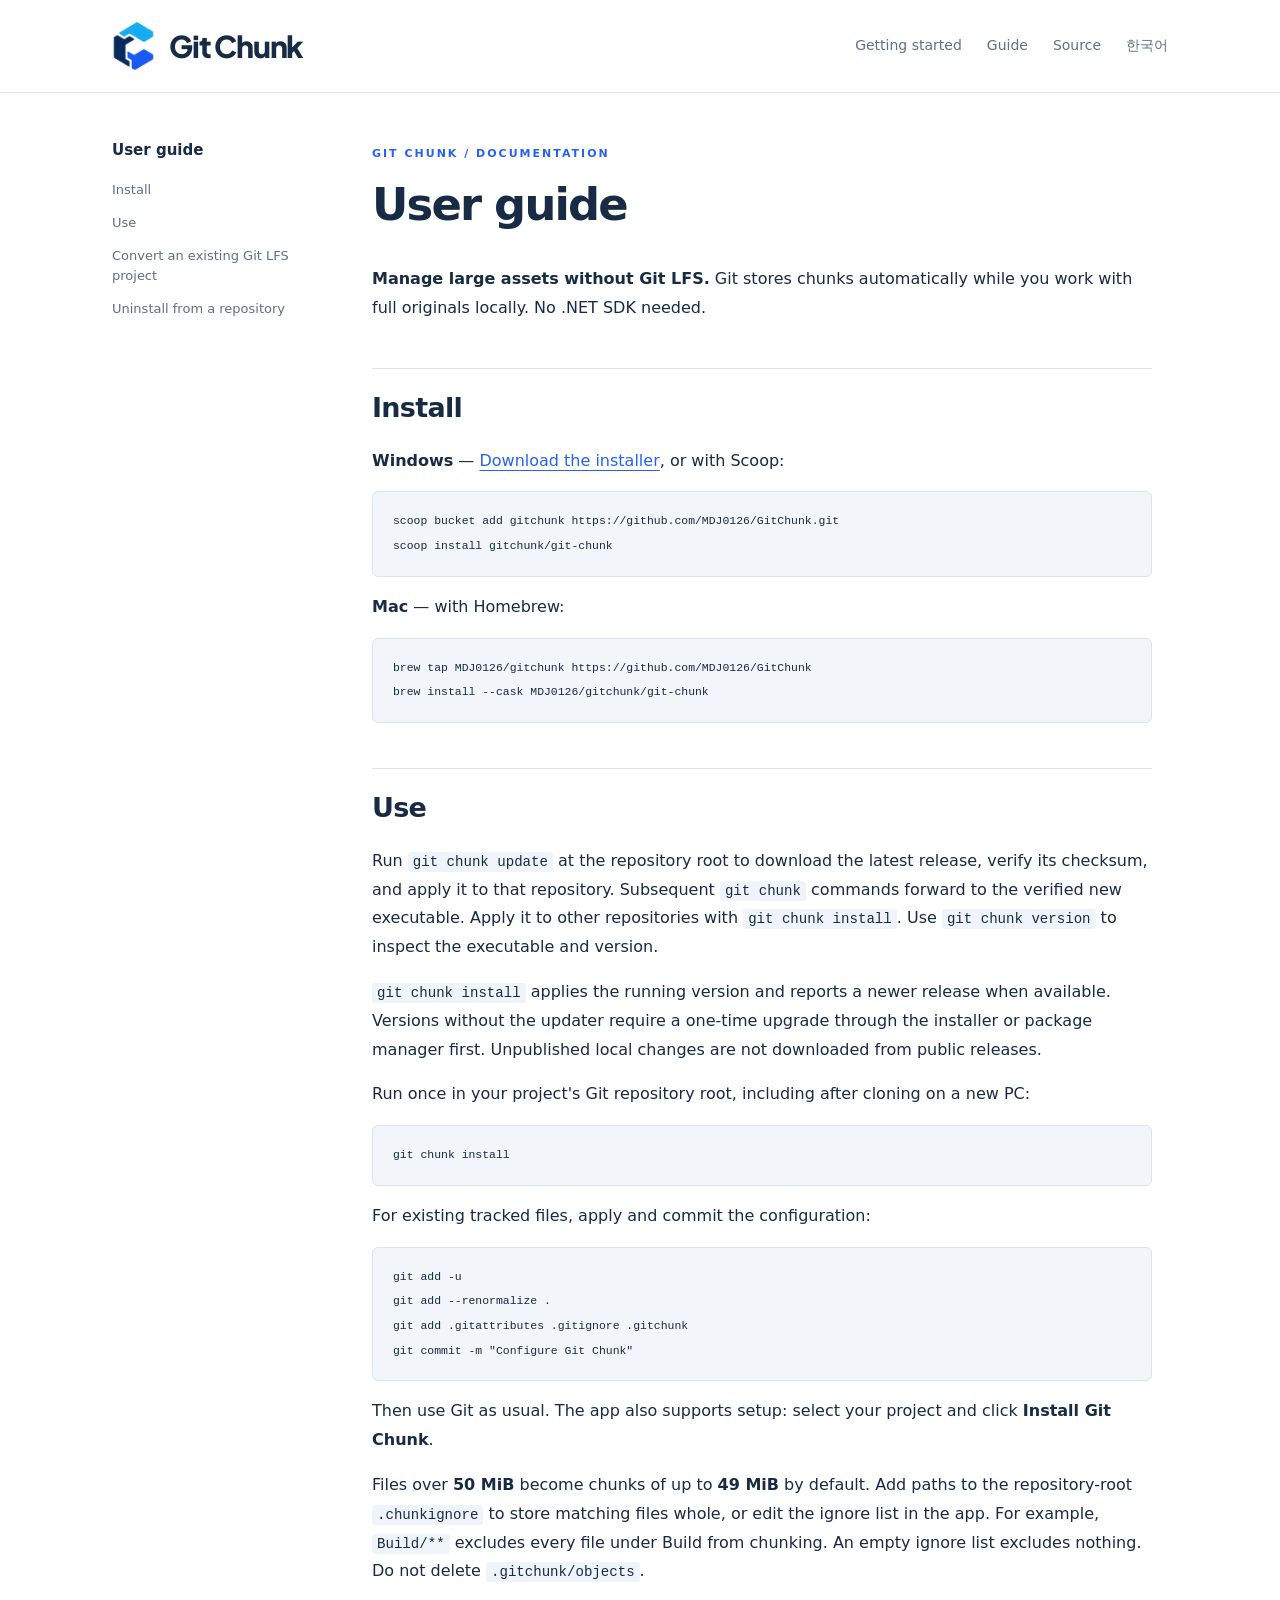
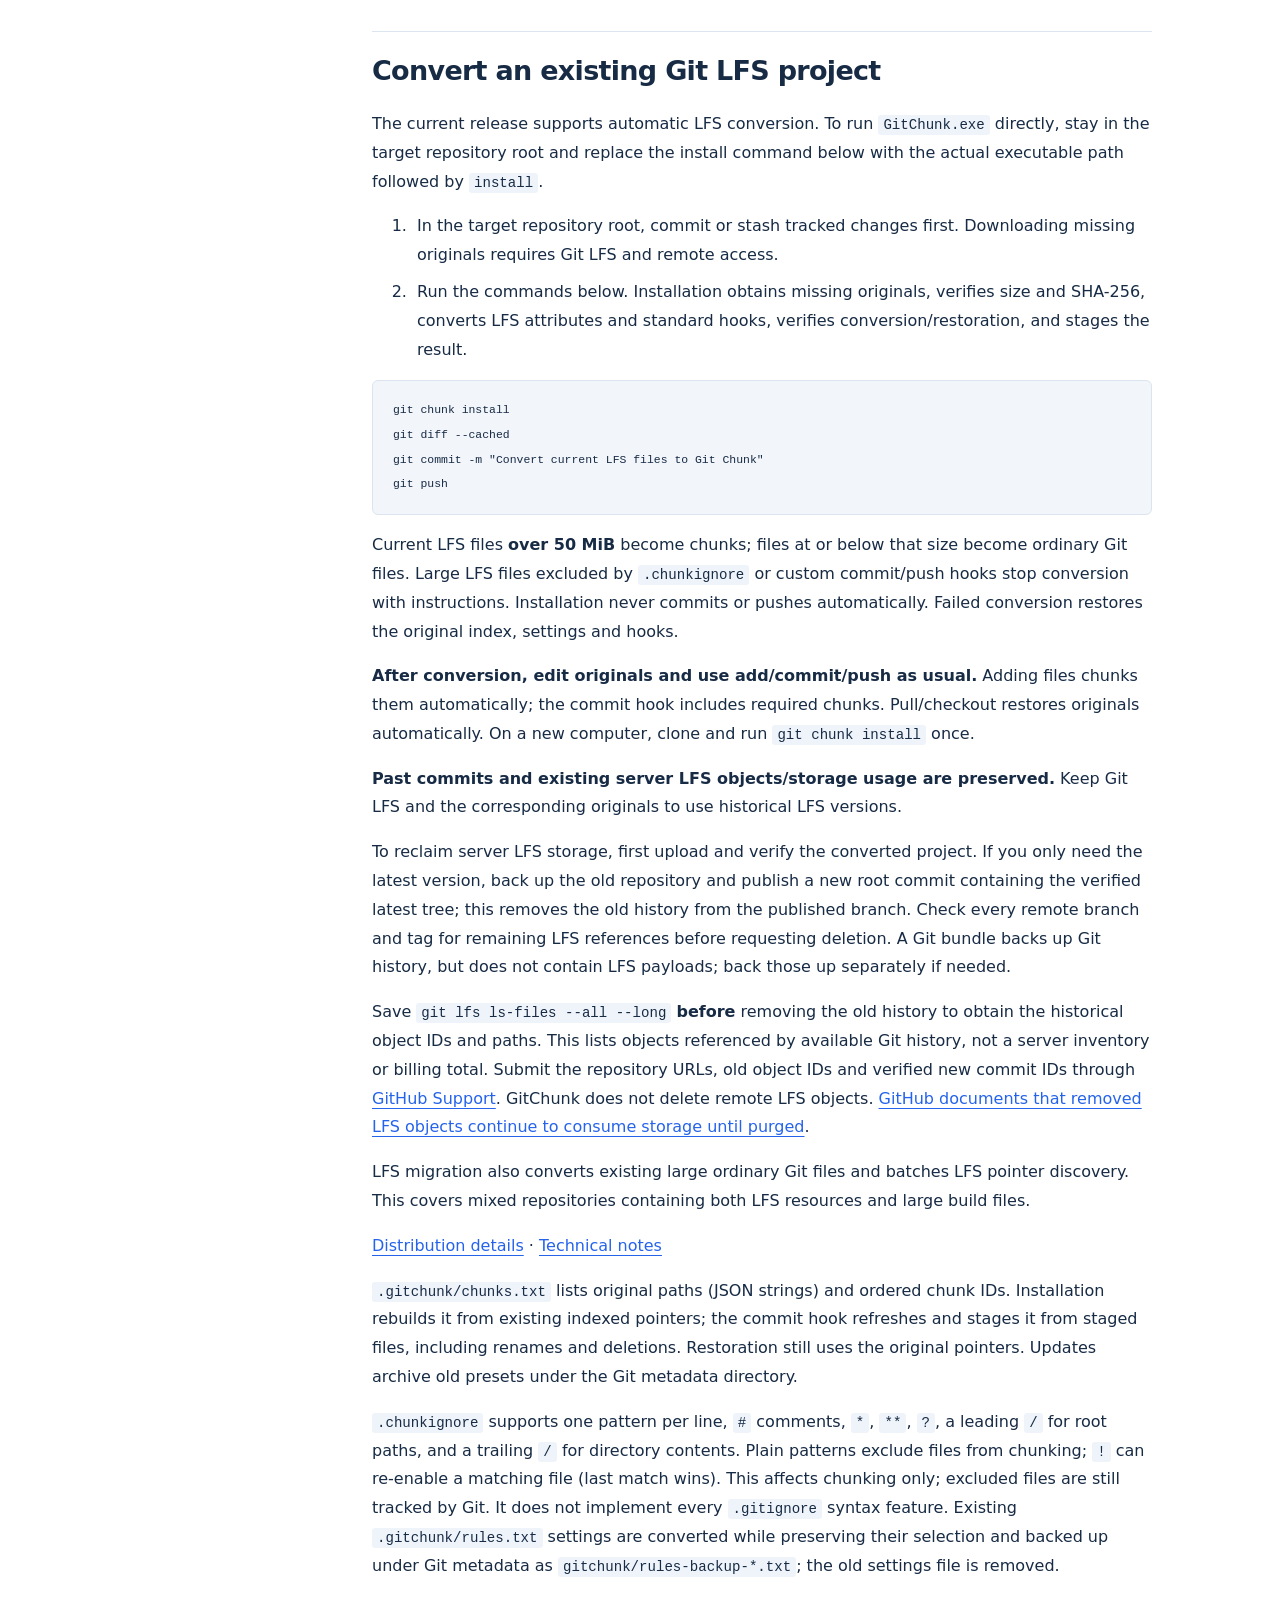
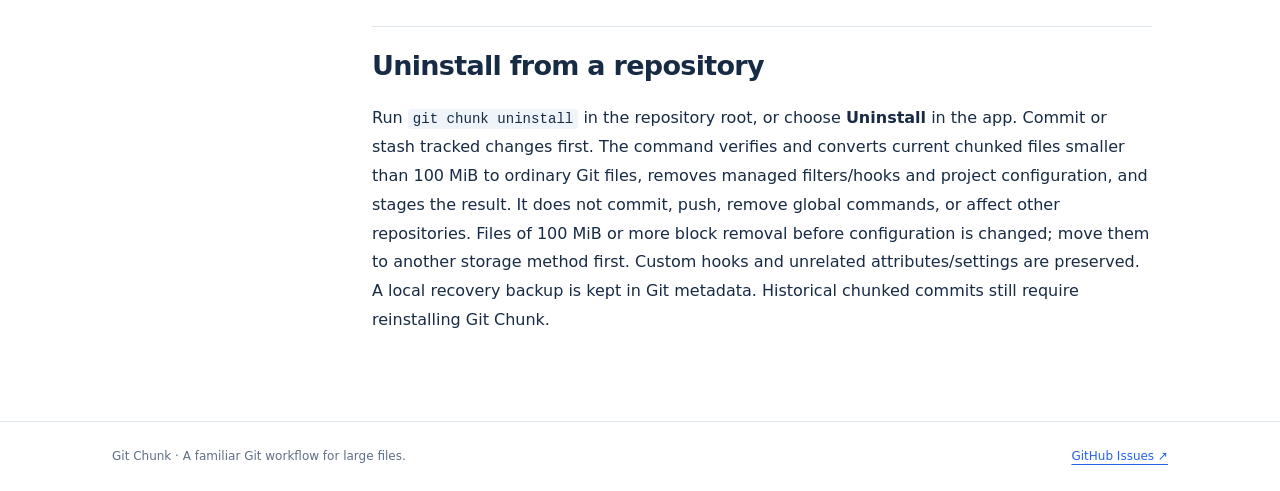
==== docs/guide.html @ 4bc1a747 "docs: publish bilingual documentation site with internal guides" ====
<!doctype html><html lang="en"><head><meta charset="utf-8"><meta name="viewport" content="width=device-width,initial-scale=1"><title>Git Chunk — User guide</title><meta name="description" content="Install, use, update, migrate from LFS, and uninstall Git Chunk"><link rel="icon" href="assets/git-chunk-symbol.svg" type="image/svg+xml"><link rel="stylesheet" href="assets/site.css"></head><body><header><div class="wrap header"><a class="brand" href="index.html" aria-label="Git Chunk"><img src="assets/git-chunk-symbol.svg" alt=""><span class="brand-name">Git Chunk</span></a><nav aria-label="Main navigation"><a href="index.html#getting-started">Getting started</a><a href="guide.html">Guide</a><a href="https://github.com/MDJ0126/GitChunk">Source</a><a href="guide.ko.html" lang="ko">한국어</a></nav></div></header><main class="wrap guide-layout"><aside class="guide-toc" aria-label="Contents"><strong>User guide</strong><a href="#install">Install</a>
<a href="#use">Use</a>
<a href="#convert-an-existing-git-lfs-project">Convert an existing Git LFS project</a>
<a href="#uninstall-from-a-repository">Uninstall from a repository</a></aside><article class="guide-article"><span class="eyebrow">Git Chunk / Documentation</span><h1>User guide</h1><p><strong>Manage large assets without Git LFS.</strong> Git stores chunks automatically while you work with full originals locally. No .NET SDK needed.</p>
<h2 id="install">Install</h2>
<p><strong>Windows</strong> — <a href="https://github.com/MDJ0126/GitChunk/releases/latest">Download the installer</a>, or with Scoop:</p>
<pre><code class="language-powershell">scoop bucket add gitchunk https://github.com/MDJ0126/GitChunk.git
scoop install gitchunk/git-chunk</code></pre>
<p><strong>Mac</strong> — with Homebrew:</p>
<pre><code class="language-bash">brew tap MDJ0126/gitchunk https://github.com/MDJ0126/GitChunk
brew install --cask MDJ0126/gitchunk/git-chunk</code></pre>
<h2 id="use">Use</h2>
<p>Run <code>git chunk update</code> at the repository root to download the latest release, verify its checksum, and apply it to that repository. Subsequent <code>git chunk</code> commands forward to the verified new executable. Apply it to other repositories with <code>git chunk install</code>. Use <code>git chunk version</code> to inspect the executable and version.</p>
<p><code>git chunk install</code> applies the running version and reports a newer release when available. Versions without the updater require a one-time upgrade through the installer or package manager first. Unpublished local changes are not downloaded from public releases.</p>
<p>Run once in your project's Git repository root, including after cloning on a new PC:</p>
<pre><code class="language-bash">git chunk install</code></pre>
<p>For existing tracked files, apply and commit the configuration:</p>
<pre><code class="language-bash">git add -u
git add --renormalize .
git add .gitattributes .gitignore .gitchunk
git commit -m &quot;Configure Git Chunk&quot;</code></pre>
<p>Then use Git as usual. The app also supports setup: select your project and click <strong>Install Git Chunk</strong>.</p>
<p>Files over <strong>50 MiB</strong> become chunks of up to <strong>49 MiB</strong> by default. Add paths to the repository-root <code>.chunkignore</code> to store matching files whole, or edit the ignore list in the app. For example, <code>Build/**</code> excludes every file under Build from chunking. An empty ignore list excludes nothing. Do not delete <code>.gitchunk/objects</code>.</p>
<h2 id="convert-an-existing-git-lfs-project">Convert an existing Git LFS project</h2>
<p>The current release supports automatic LFS conversion. To run <code>GitChunk.exe</code> directly, stay in the target repository root and replace the install command below with the actual executable path followed by <code>install</code>.</p>
<ol>
<li>In the target repository root, commit or stash tracked changes first. Downloading missing originals requires Git LFS and remote access.</li>
<li>Run the commands below. Installation obtains missing originals, verifies size and SHA-256, converts LFS attributes and standard hooks, verifies conversion/restoration, and stages the result.</li>
</ol>
<pre><code class="language-bash">git chunk install
git diff --cached
git commit -m &quot;Convert current LFS files to Git Chunk&quot;
git push</code></pre>
<p>Current LFS files <strong>over 50 MiB</strong> become chunks; files at or below that size become ordinary Git files. Large LFS files excluded by <code>.chunkignore</code> or custom commit/push hooks stop conversion with instructions. Installation never commits or pushes automatically. Failed conversion restores the original index, settings and hooks.</p>
<p><strong>After conversion, edit originals and use add/commit/push as usual.</strong> Adding files chunks them automatically; the commit hook includes required chunks. Pull/checkout restores originals automatically. On a new computer, clone and run <code>git chunk install</code> once.</p>
<p><strong>Past commits and existing server LFS objects/storage usage are preserved.</strong> Keep Git LFS and the corresponding originals to use historical LFS versions.</p>
<p>To reclaim server LFS storage, first upload and verify the converted project. If you only need the latest version, back up the old repository and publish a new root commit containing the verified latest tree; this removes the old history from the published branch. Check every remote branch and tag for remaining LFS references before requesting deletion. A Git bundle backs up Git history, but does not contain LFS payloads; back those up separately if needed.</p>
<p>Save <code>git lfs ls-files --all --long</code> <strong>before</strong> removing the old history to obtain the historical object IDs and paths. This lists objects referenced by available Git history, not a server inventory or billing total. Submit the repository URLs, old object IDs and verified new commit IDs through <a href="https://support.github.com/">GitHub Support</a>. GitChunk does not delete remote LFS objects. <a href="https://docs.github.com/en/repositories/working-with-files/managing-large-files/removing-files-from-git-large-file-storage">GitHub documents that removed LFS objects continue to consume storage until purged</a>.</p>
<p>LFS migration also converts existing large ordinary Git files and batches LFS pointer discovery. This covers mixed repositories containing both LFS resources and large build files.</p>
<p><a href="https://github.com/MDJ0126/GitChunk/blob/main/Packaging/README.md">Distribution details</a> · <a href="https://github.com/MDJ0126/GitChunk/blob/main/INSTRUCTIONS.md">Technical notes</a></p>
<p><code>.gitchunk/chunks.txt</code> lists original paths (JSON strings) and ordered chunk IDs. Installation rebuilds it from existing indexed pointers; the commit hook refreshes and stages it from staged files, including renames and deletions. Restoration still uses the original pointers. Updates archive old presets under the Git metadata directory.</p>
<p><code>.chunkignore</code> supports one pattern per line, <code>#</code> comments, <code>*</code>, <code>**</code>, <code>?</code>, a leading <code>/</code> for root paths, and a trailing <code>/</code> for directory contents. Plain patterns exclude files from chunking; <code>!</code> can re-enable a matching file (last match wins). This affects chunking only; excluded files are still tracked by Git. It does not implement every <code>.gitignore</code> syntax feature. Existing <code>.gitchunk/rules.txt</code> settings are converted while preserving their selection and backed up under Git metadata as <code>gitchunk/rules-backup-*.txt</code>; the old settings file is removed.</p>
<h2 id="uninstall-from-a-repository">Uninstall from a repository</h2>
<p>Run <code>git chunk uninstall</code> in the repository root, or choose <strong>Uninstall</strong> in the app. Commit or stash tracked changes first. The command verifies and converts current chunked files smaller than 100 MiB to ordinary Git files, removes managed filters/hooks and project configuration, and stages the result. It does not commit, push, remove global commands, or affect other repositories. Files of 100 MiB or more block removal before configuration is changed; move them to another storage method first. Custom hooks and unrelated attributes/settings are preserved. A local recovery backup is kept in Git metadata. Historical chunked commits still require reinstalling Git Chunk.</p></article></main><footer><div class="wrap footer-inner"><span>Git Chunk · A familiar Git workflow for large files.</span><a href="https://github.com/MDJ0126/GitChunk/issues">GitHub Issues ↗</a></div></footer></body></html>
---- docs/assets/site.css ----
@font-face{font-family:"Plus Jakarta Sans";src:url("fonts/PlusJakartaSans.ttf") format("truetype");font-style:normal;font-weight:200 800;font-display:swap}
:root{--ink:#172b45;--muted:#5e7085;--blue:#2563eb;--sky:#38bdf8;--line:#dce5ef;--paper:#f7f9fc}*{box-sizing:border-box}html{scroll-behavior:smooth;scroll-padding-top:30px}body{margin:0;color:var(--ink);background:white;font:16px/1.8 system-ui,-apple-system,"Segoe UI","Malgun Gothic",sans-serif}a{color:var(--blue);text-underline-offset:4px}header{border-bottom:1px solid var(--line)}.wrap{max-width:1120px;margin:auto;padding:0 32px}.header{display:flex;align-items:center;justify-content:space-between;gap:28px;min-height:92px}.brand{display:inline-flex;align-items:center;gap:13px;color:var(--ink);font-size:29px;letter-spacing:-1px;font-weight:780;text-decoration:none;white-space:nowrap}.brand img{width:43px;height:48px}nav{display:flex;gap:25px;font-size:14px}nav a{text-decoration:none;color:var(--muted)}nav a:hover{color:var(--blue)}.hero{background:var(--paper);border-bottom:1px solid var(--line)}.hero-inner{display:grid;grid-template-columns:1fr 1.05fr;gap:48px;align-items:center;padding-top:70px;padding-bottom:64px}.eyebrow{text-transform:uppercase;letter-spacing:2px;font-size:11px;font-weight:750;color:var(--blue)}h1{font-size:clamp(32px,3.5vw,46px);line-height:1.35;letter-spacing:-1.8px;margin:15px 0 21px}h2{font-size:27px;letter-spacing:-.7px;line-height:1.4;margin:0 0 20px}h3{font-size:19px;margin:0 0 10px}.intro p{color:var(--muted);margin:0 0 19px;font-size:16px}.text-link{font-size:14px;font-weight:650}.diagram{padding:24px;border:1px solid var(--line);border-radius:12px;background:#fff}.repo-label{font-size:11px;letter-spacing:1px;font-weight:750;color:var(--muted)}.repo-content{display:flex;align-items:center;justify-content:space-around;padding:20px 0 12px;gap:20px}.item{text-align:center;font-size:12px}.code{display:grid;place-items:center;width:55px;height:66px;border:2px solid #8a9aaf;border-radius:5px;color:#64748b;font:700 23px monospace;margin:0 auto 8px}.chunks{width:94px;display:grid;gap:6px;margin:0 auto 8px}.chunks span{height:17px;background:var(--sky);border-radius:2px}.chunks span:nth-child(2){background:var(--blue)}.chunks span:last-child{background:#173c70}.flow{display:grid;grid-template-columns:1fr 1fr;gap:15px;margin:9px 0 14px;text-align:center;color:var(--blue);font-size:11px}.flow b{font-size:24px;display:block;line-height:1.3}.local{border-top:1px dashed var(--line);padding-top:18px}.original{width:55px;height:66px;margin:0 auto 8px;border-radius:4px;background:linear-gradient(135deg,var(--sky),var(--blue));display:grid;place-items:center;color:white;font-size:26px}.diagram-note{margin-top:14px;padding-top:14px;border-top:1px solid var(--line);text-align:center;color:var(--muted);font-size:12px}.content{max-width:850px;padding-top:55px;padding-bottom:50px}section{margin-bottom:58px}.step{display:grid;grid-template-columns:32px 1fr;gap:17px;margin:28px 0}.number{width:28px;height:28px;border:1px solid #bdd5ff;background:#eff6ff;color:var(--blue);border-radius:50%;text-align:center;line-height:26px;font-size:13px;font-weight:700}.step p{margin:0 0 12px}pre{background:#f2f5f9;border:1px solid var(--line);border-radius:6px;padding:17px 20px;overflow:auto;font:13px/1.9 ui-monospace,Consolas,monospace}code{font-family:ui-monospace,Consolas,monospace;font-size:.88em}.note{border-left:3px solid var(--sky);padding:5px 0 5px 18px;color:var(--muted);font-size:14px}.facts{display:grid;grid-template-columns:1fr 1fr;gap:28px 45px}.facts p{color:var(--muted);font-size:14px;margin:0}footer{border-top:1px solid var(--line);padding:24px 0;color:var(--muted);font-size:12px}.footer-inner{display:flex;justify-content:space-between;gap:20px}@media(max-width:760px){.wrap{padding-left:22px;padding-right:22px}.header{flex-wrap:wrap;padding-top:18px;padding-bottom:18px;gap:12px}nav{gap:18px;flex-wrap:wrap}.hero-inner{grid-template-columns:1fr;gap:30px;padding-top:35px;padding-bottom:35px}.facts{grid-template-columns:1fr}h1{font-size:35px}.footer-inner{display:block}}@media(prefers-reduced-motion:reduce){html{scroll-behavior:auto}}
/* Shared original wordmark and image-matched workflow. */
.brand{position:relative;display:block;width:285px;height:72px;overflow:hidden;flex-shrink:0}.brand img{position:absolute;width:330px;height:auto;max-width:none;left:-28px;top:-25px}.workflow{display:block;width:100%;height:auto;overflow:visible}.workflow text{font-family:system-ui,-apple-system,"Segoe UI","Malgun Gothic",sans-serif;font-size:15px;font-weight:600;text-anchor:middle;fill:#172b45}.workflow .box-title{text-anchor:start;font-size:17px;font-weight:750;letter-spacing:.5px}.workflow .flow-label{fill:#2563eb;font-size:16px}.workflow .small{font-size:12px}.workflow .pill-label{font-size:13px;fill:#2563eb}.hero-inner{grid-template-columns:1fr 1.15fr;gap:32px}.hero{background:#fafbfd}@media(max-width:760px){.hero-inner{grid-template-columns:1fr}.brand{width:260px}.workflow{max-width:600px;margin:auto}}

/* Keep the existing raster symbol; typeset the name as selectable text. */
.brand{position:static;display:inline-flex;align-items:center;gap:14px;width:auto;height:auto;min-height:68px;overflow:visible}.brand img{position:static;width:43px;height:52px;max-width:100%;object-fit:contain}.brand-name{font-family:"Plus Jakarta Sans",system-ui,sans-serif;font-size:30px;font-weight:800;line-height:1.15;letter-spacing:-1.2px;color:#172b45}@media(max-width:760px){.brand{width:auto}.brand-name{font-size:28px}}

.guide-layout{display:grid;grid-template-columns:205px minmax(0,1fr);gap:55px;padding-top:45px;padding-bottom:70px}.guide-toc{position:sticky;top:28px;align-self:start;display:grid;gap:12px;font-size:13px;line-height:1.6}.guide-toc strong{font-size:15px;margin-bottom:6px}.guide-toc a{color:var(--muted);text-decoration:none}.guide-toc a:hover{color:var(--blue)}.guide-article{min-width:0;max-width:780px}.guide-article h1{margin-top:8px;margin-bottom:30px}.guide-article h2{margin-top:45px;padding-top:20px;border-top:1px solid var(--line);scroll-margin-top:24px}.guide-article p,.guide-article li{overflow-wrap:anywhere}.guide-article p{margin:16px 0}.guide-article li{padding-left:5px;margin:8px 0}.guide-article code:not(pre code){background:#eff4fa;border-radius:3px;padding:2px 5px}@media(max-width:760px){.guide-layout{grid-template-columns:1fr;gap:30px;padding-top:30px}.guide-toc{position:static;padding-bottom:22px;border-bottom:1px solid var(--line)}.guide-article h1{font-size:34px}}
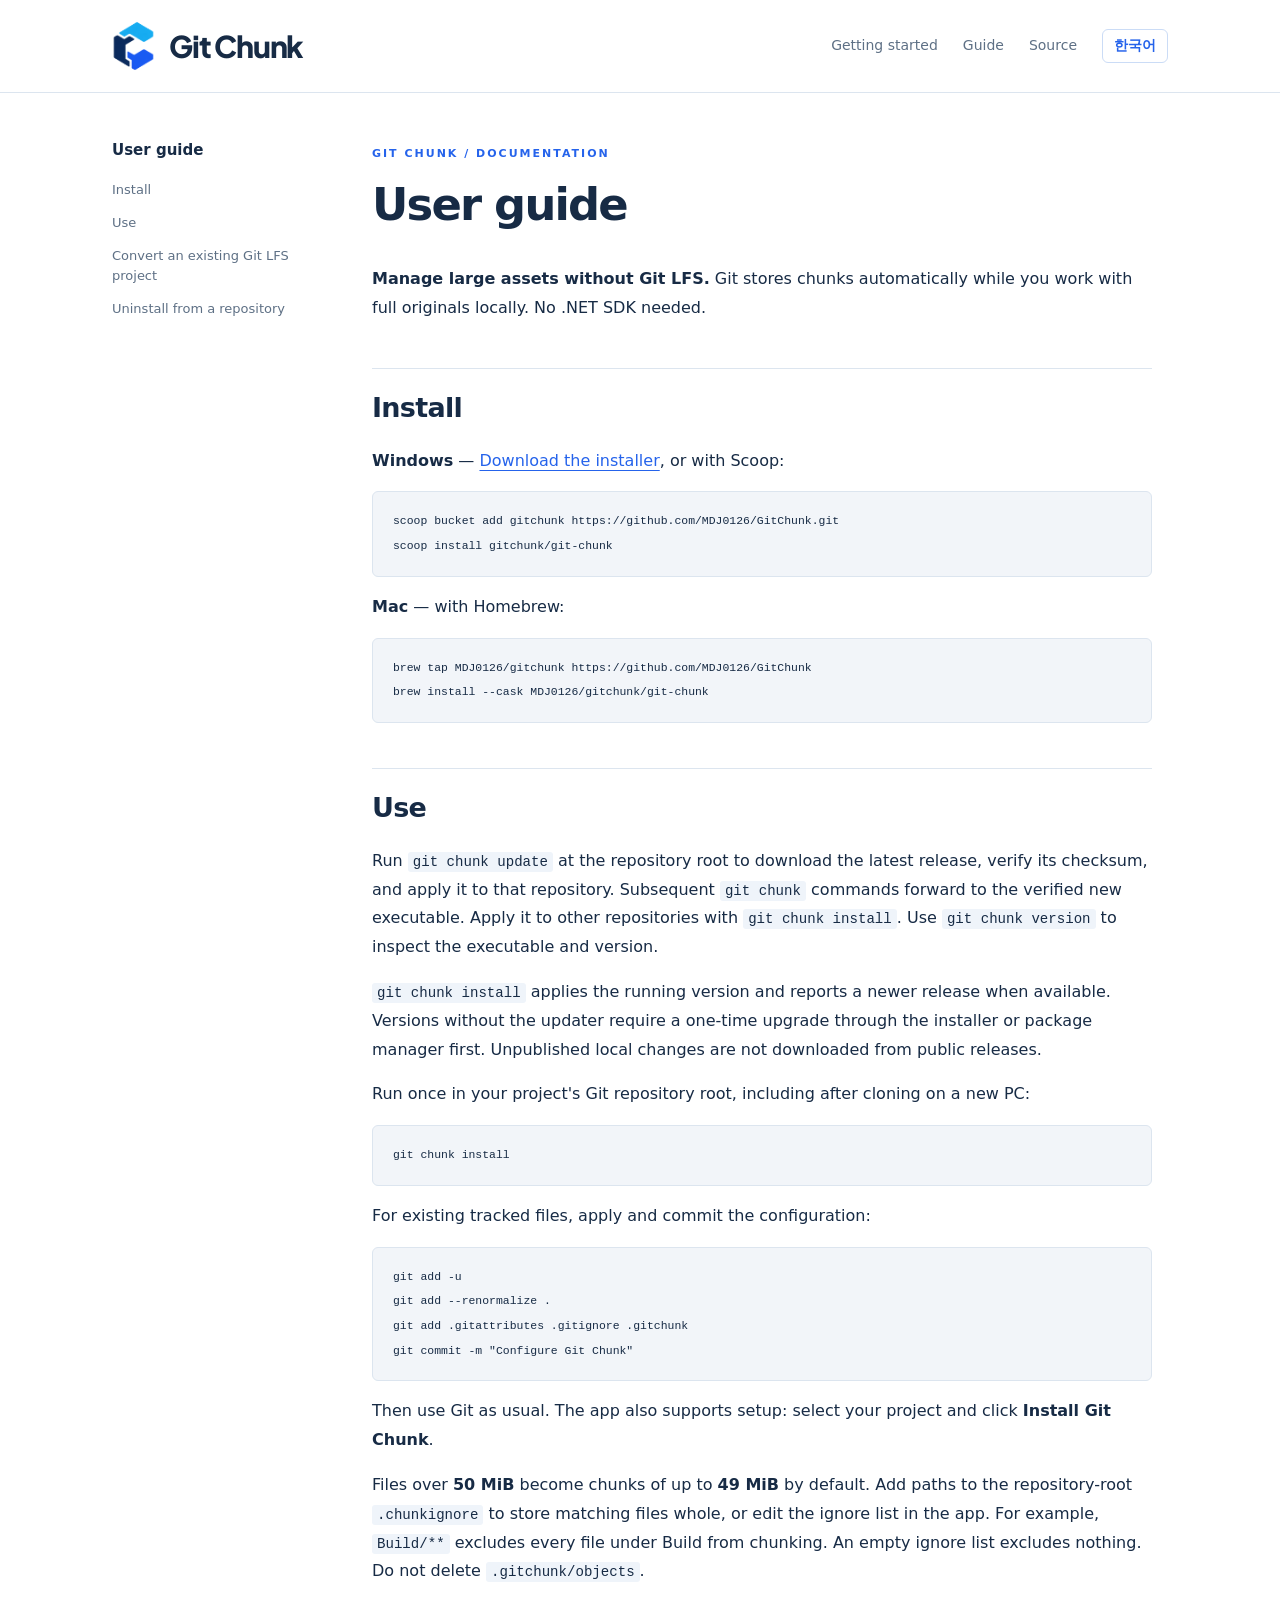
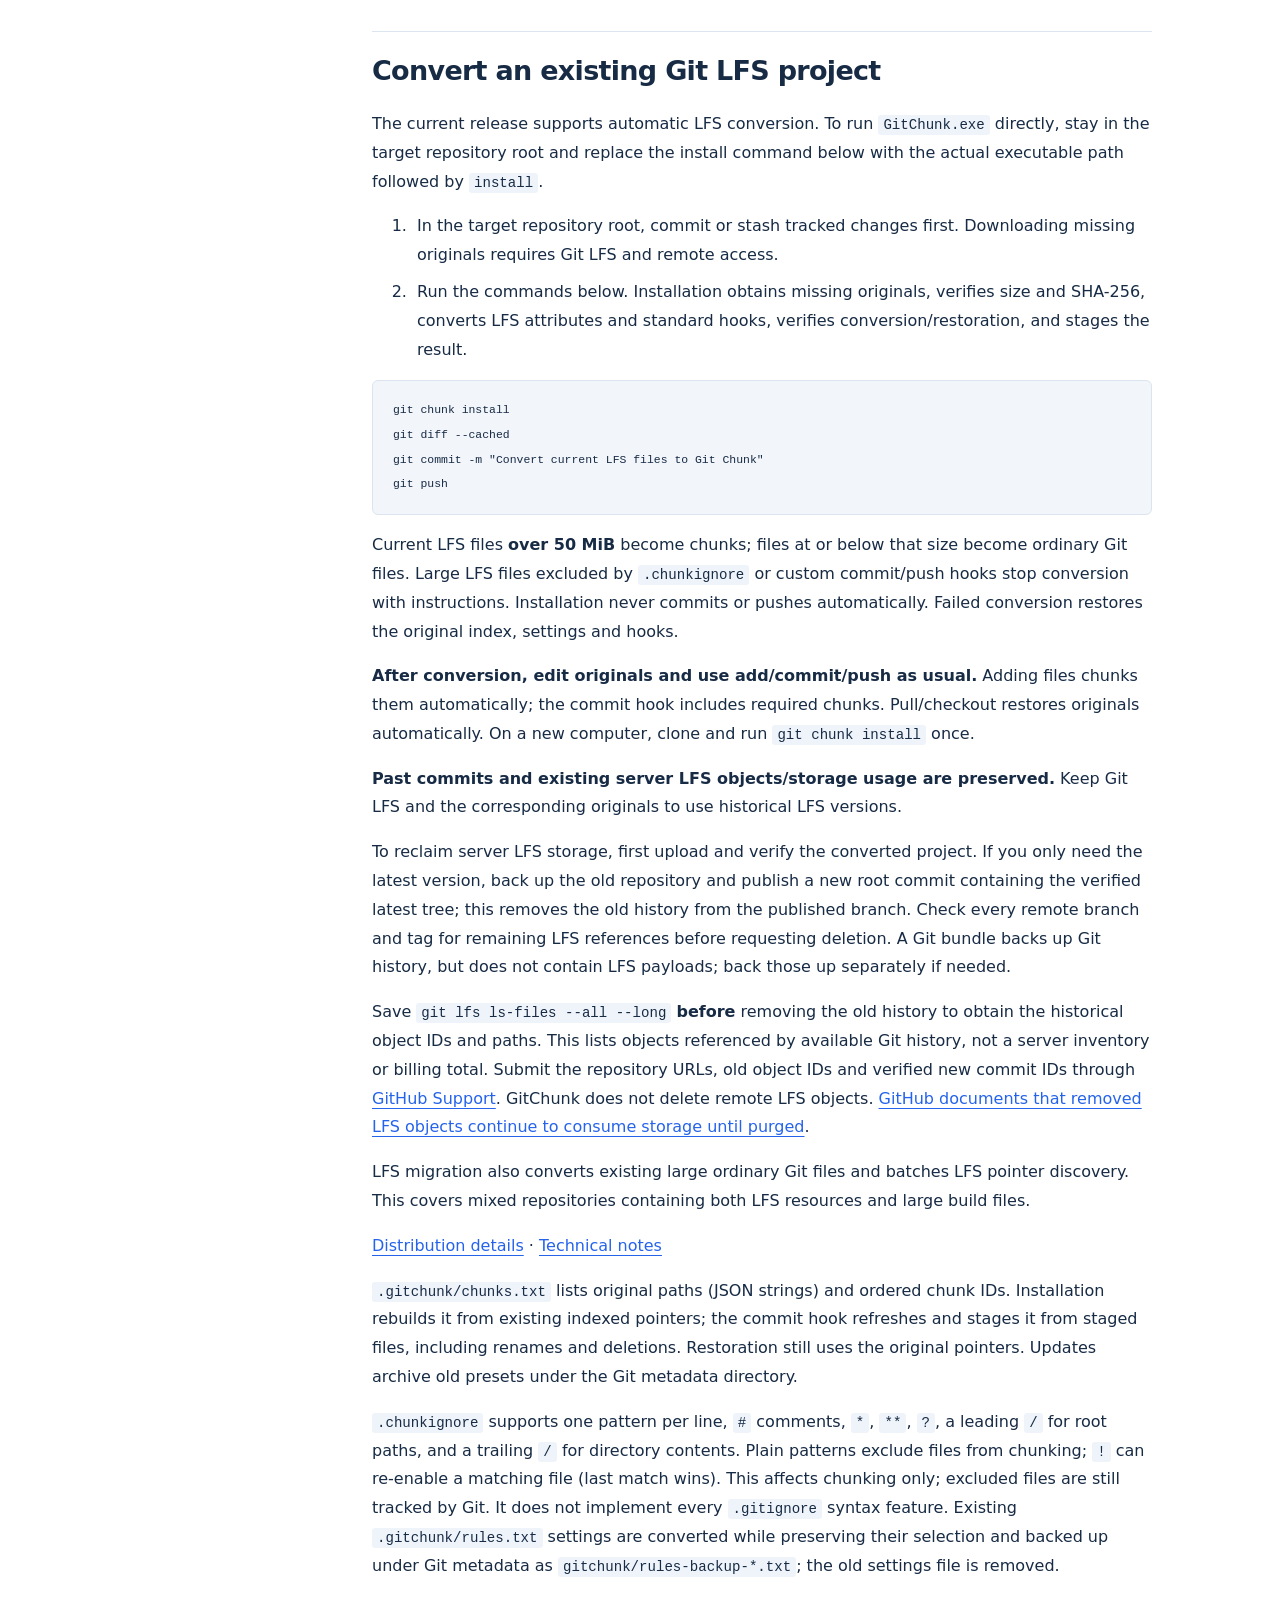
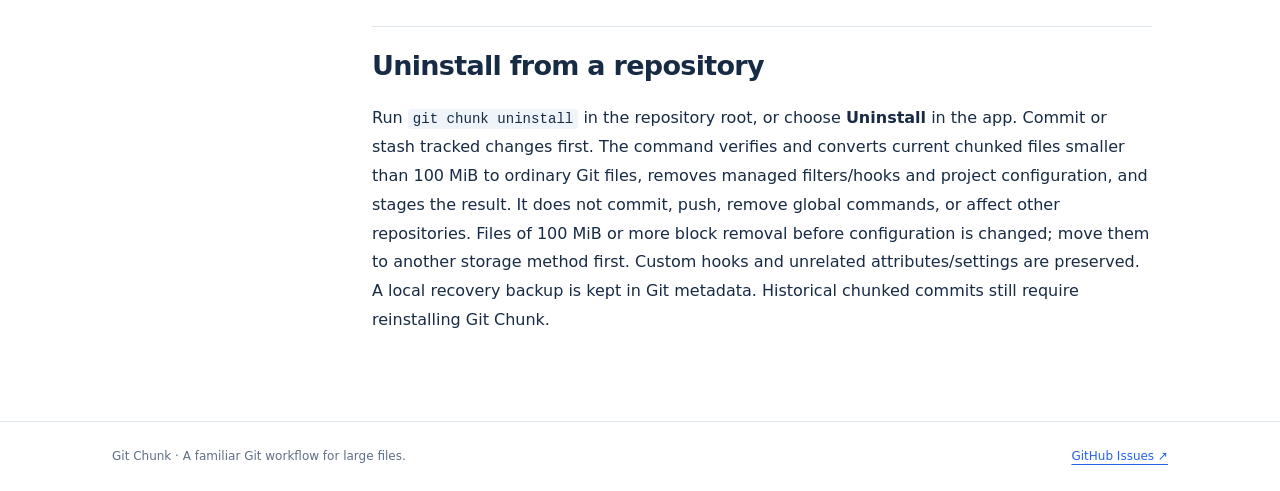
==== commit eb8e93ff: "docs: make English the default site entry and highlight language switch" ====
--- a/docs/guide.html
+++ b/docs/guide.html
@@ -1,4 +1,4 @@
-<!doctype html><html lang="en"><head><meta charset="utf-8"><meta name="viewport" content="width=device-width,initial-scale=1"><title>Git Chunk — User guide</title><meta name="description" content="Install, use, update, migrate from LFS, and uninstall Git Chunk"><link rel="icon" href="assets/git-chunk-symbol.svg" type="image/svg+xml"><link rel="stylesheet" href="assets/site.css"></head><body><header><div class="wrap header"><a class="brand" href="index.html" aria-label="Git Chunk"><img src="assets/git-chunk-symbol.svg" alt=""><span class="brand-name">Git Chunk</span></a><nav aria-label="Main navigation"><a href="index.html#getting-started">Getting started</a><a href="guide.html">Guide</a><a href="https://github.com/MDJ0126/GitChunk">Source</a><a href="guide.ko.html" lang="ko">한국어</a></nav></div></header><main class="wrap guide-layout"><aside class="guide-toc" aria-label="Contents"><strong>User guide</strong><a href="#install">Install</a>
+<!doctype html><html lang="en"><head><meta charset="utf-8"><meta name="viewport" content="width=device-width,initial-scale=1"><title>Git Chunk — User guide</title><meta name="description" content="Install, use, update, migrate from LFS, and uninstall Git Chunk"><link rel="icon" href="assets/git-chunk-symbol.svg" type="image/svg+xml"><link rel="stylesheet" href="assets/site.css"></head><body><header><div class="wrap header"><a class="brand" href="index.html" aria-label="Git Chunk"><img src="assets/git-chunk-symbol.svg" alt=""><span class="brand-name">Git Chunk</span></a><nav aria-label="Main navigation"><a href="index.html#getting-started">Getting started</a><a href="guide.html">Guide</a><a href="https://github.com/MDJ0126/GitChunk">Source</a><a href="guide.ko.html" lang="ko" hreflang="ko" class="language-switch" aria-label="한국어로 보기">한국어</a></nav></div></header><main class="wrap guide-layout"><aside class="guide-toc" aria-label="Contents"><strong>User guide</strong><a href="#install">Install</a>
 <a href="#use">Use</a>
 <a href="#convert-an-existing-git-lfs-project">Convert an existing Git LFS project</a>
 <a href="#uninstall-from-a-repository">Uninstall from a repository</a></aside><article class="guide-article"><span class="eyebrow">Git Chunk / Documentation</span><h1>User guide</h1><p><strong>Manage large assets without Git LFS.</strong> Git stores chunks automatically while you work with full originals locally. No .NET SDK needed.</p>
--- a/docs/assets/site.css
+++ b/docs/assets/site.css
@@ -7,3 +7,7 @@
 .brand{position:static;display:inline-flex;align-items:center;gap:14px;width:auto;height:auto;min-height:68px;overflow:visible}.brand img{position:static;width:43px;height:52px;max-width:100%;object-fit:contain}.brand-name{font-family:"Plus Jakarta Sans",system-ui,sans-serif;font-size:30px;font-weight:800;line-height:1.15;letter-spacing:-1.2px;color:#172b45}@media(max-width:760px){.brand{width:auto}.brand-name{font-size:28px}}
 
 .guide-layout{display:grid;grid-template-columns:205px minmax(0,1fr);gap:55px;padding-top:45px;padding-bottom:70px}.guide-toc{position:sticky;top:28px;align-self:start;display:grid;gap:12px;font-size:13px;line-height:1.6}.guide-toc strong{font-size:15px;margin-bottom:6px}.guide-toc a{color:var(--muted);text-decoration:none}.guide-toc a:hover{color:var(--blue)}.guide-article{min-width:0;max-width:780px}.guide-article h1{margin-top:8px;margin-bottom:30px}.guide-article h2{margin-top:45px;padding-top:20px;border-top:1px solid var(--line);scroll-margin-top:24px}.guide-article p,.guide-article li{overflow-wrap:anywhere}.guide-article p{margin:16px 0}.guide-article li{padding-left:5px;margin:8px 0}.guide-article code:not(pre code){background:#eff4fa;border-radius:3px;padding:2px 5px}@media(max-width:760px){.guide-layout{grid-template-columns:1fr;gap:30px;padding-top:30px}.guide-toc{position:static;padding-bottom:22px;border-bottom:1px solid var(--line)}.guide-article h1{font-size:34px}}
+
+.download-actions{margin:26px 0 21px}.download-button{display:inline-flex;align-items:center;justify-content:center;gap:11px;padding:13px 20px;border:1px solid #2563eb;border-radius:7px;background:#2563eb;color:#fff;text-decoration:none;font-size:15px;font-weight:700;box-shadow:0 3px 8px #2563eb16;transition:background .15s}.download-button:hover{background:#1d4ed8}.download-button:focus-visible{outline:3px solid #38bdf8;outline-offset:4px}.download-button span{font-size:11px;font-weight:500;opacity:.8}.download-alternatives{display:flex;align-items:center;gap:10px;margin-top:10px;color:var(--muted);font-size:12px}.download-alternatives a{color:var(--muted)}@media(max-width:400px){.download-button{width:100%;padding:13px 10px}}
+
+nav .language-switch{padding:3px 11px;border:1px solid #cbdcf6;border-radius:6px;color:var(--blue);font-weight:650;white-space:nowrap}nav{align-items:center}nav .language-switch:hover{background:#eff6ff}
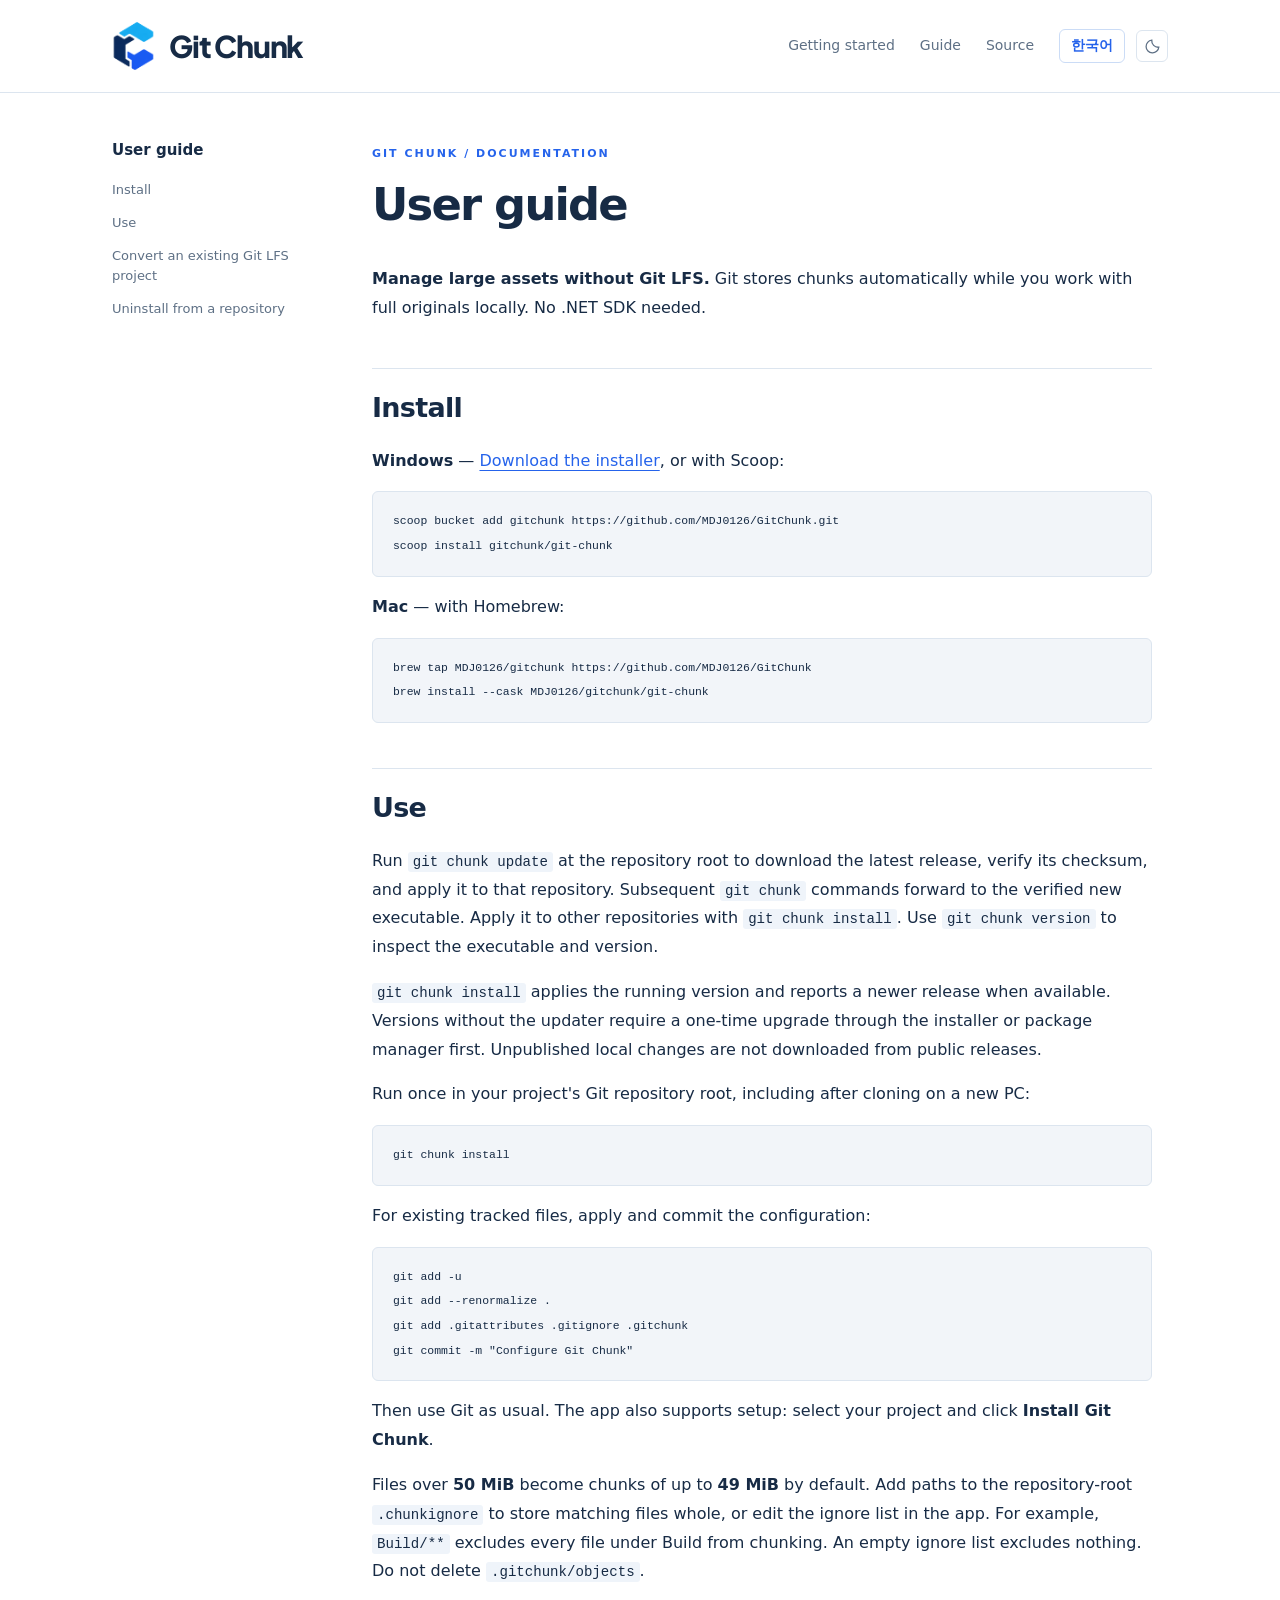
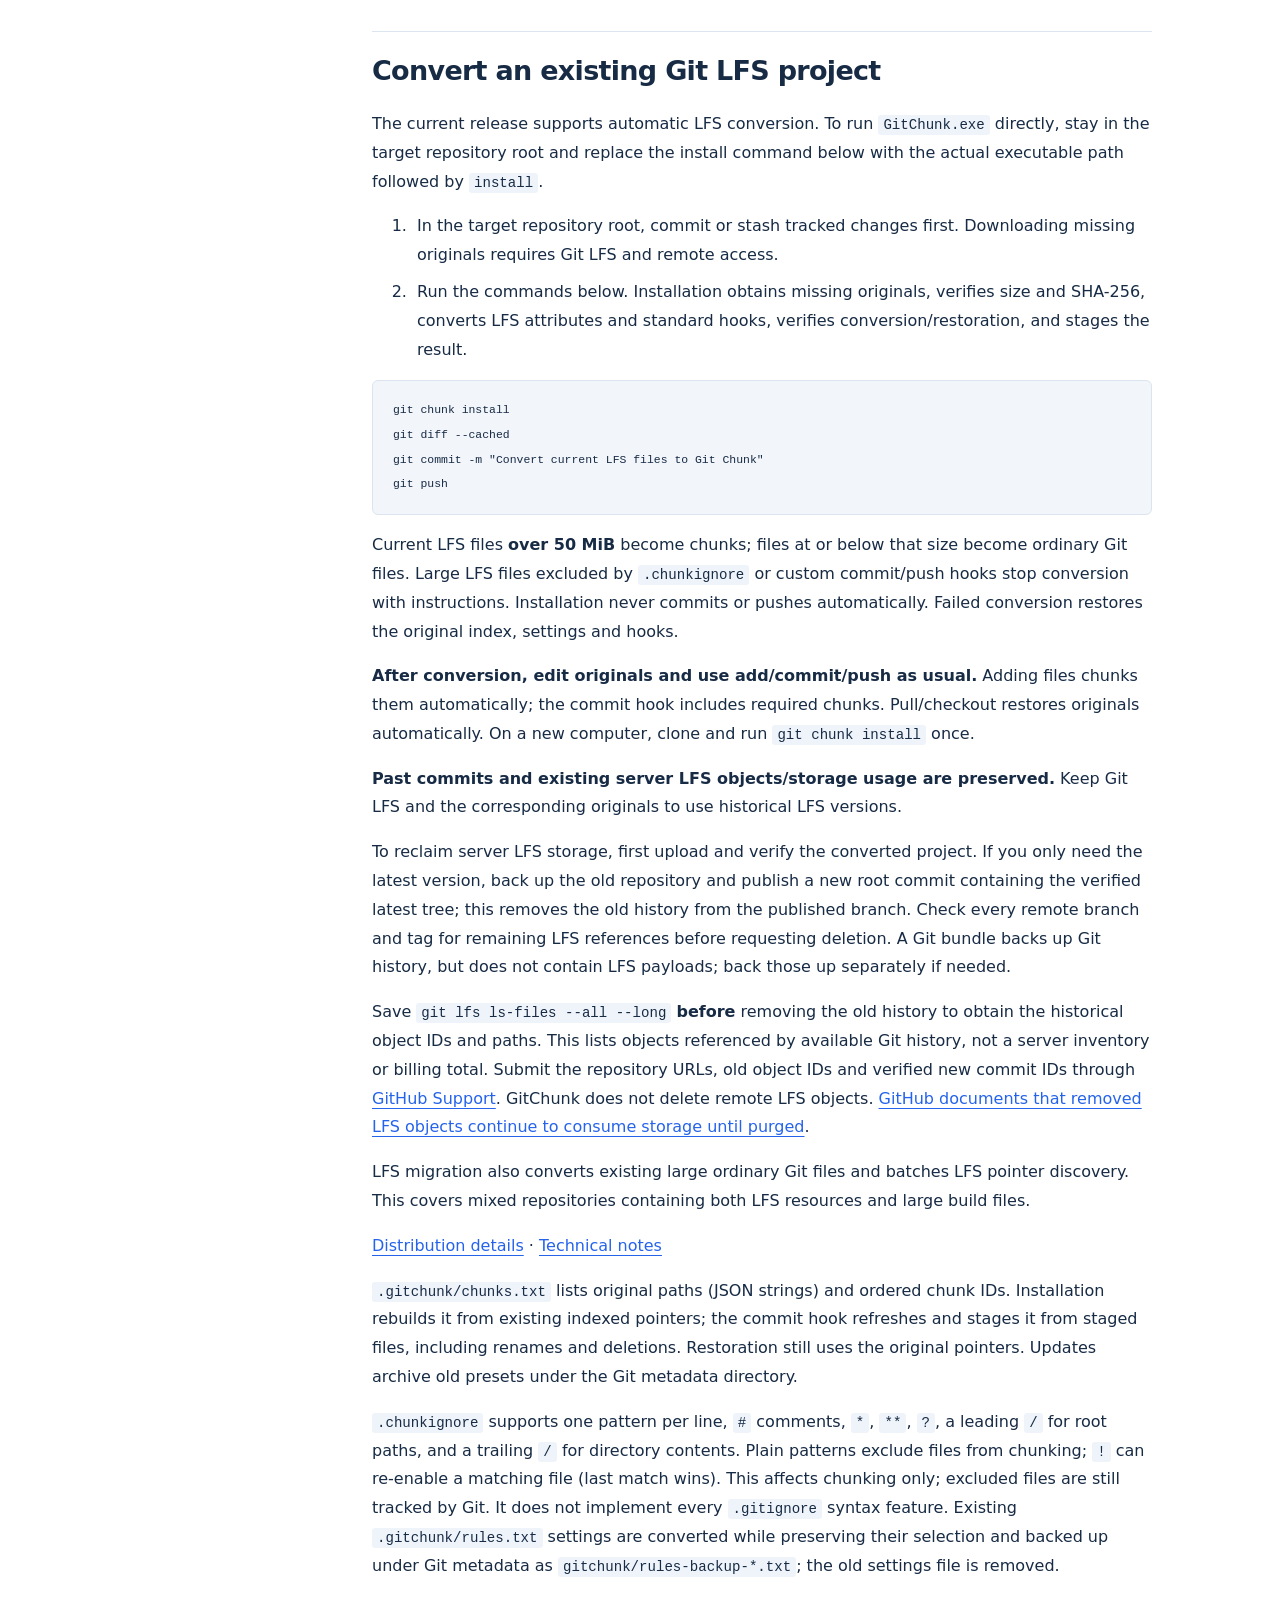
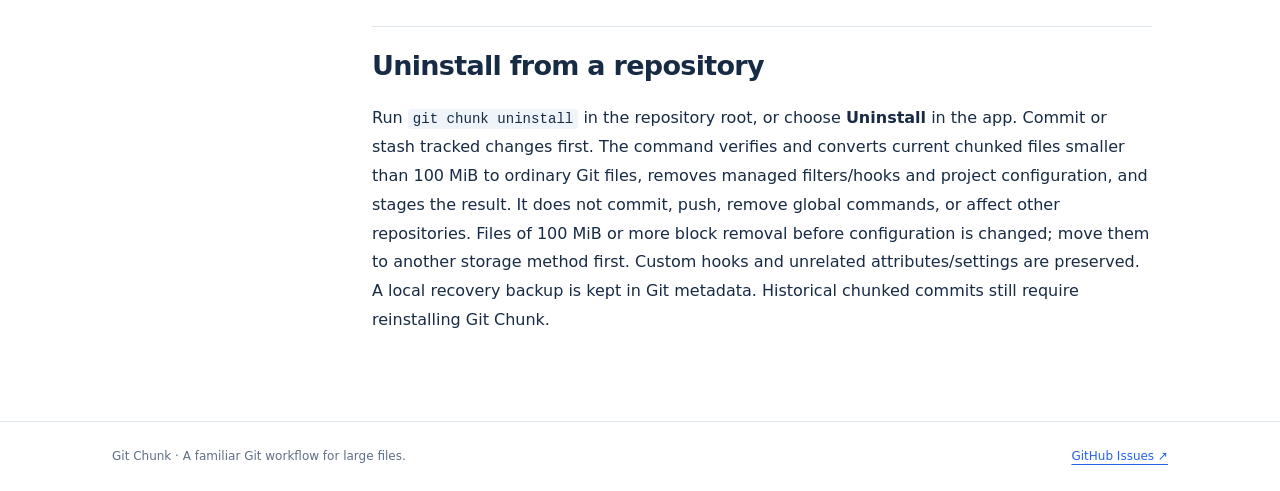
==== commit 465f2153: "feat: add persistent dark mode beside language switch" ====
--- a/docs/guide.html
+++ b/docs/guide.html
@@ -1,4 +1,4 @@
-<!doctype html><html lang="en"><head><meta charset="utf-8"><meta name="viewport" content="width=device-width,initial-scale=1"><title>Git Chunk — User guide</title><meta name="description" content="Install, use, update, migrate from LFS, and uninstall Git Chunk"><link rel="icon" href="assets/git-chunk-symbol.svg" type="image/svg+xml"><link rel="stylesheet" href="assets/site.css"></head><body><header><div class="wrap header"><a class="brand" href="index.html" aria-label="Git Chunk"><img src="assets/git-chunk-symbol.svg" alt=""><span class="brand-name">Git Chunk</span></a><nav aria-label="Main navigation"><a href="index.html#getting-started">Getting started</a><a href="guide.html">Guide</a><a href="https://github.com/MDJ0126/GitChunk">Source</a><a href="guide.ko.html" lang="ko" hreflang="ko" class="language-switch" aria-label="한국어로 보기">한국어</a></nav></div></header><main class="wrap guide-layout"><aside class="guide-toc" aria-label="Contents"><strong>User guide</strong><a href="#install">Install</a>
+<!doctype html><html lang="en"><head><meta charset="utf-8"><meta name="viewport" content="width=device-width,initial-scale=1"><title>Git Chunk — User guide</title><meta name="description" content="Install, use, update, migrate from LFS, and uninstall Git Chunk"><link rel="icon" href="assets/git-chunk-symbol.svg" type="image/svg+xml"><script src="assets/theme.js"></script><link rel="stylesheet" href="assets/site.css"></head><body><header><div class="wrap header"><a class="brand" href="index.html" aria-label="Git Chunk"><img src="assets/git-chunk-symbol.svg" alt=""><span class="brand-name">Git Chunk</span></a><nav aria-label="Main navigation"><a href="index.html#getting-started">Getting started</a><a href="guide.html">Guide</a><a href="https://github.com/MDJ0126/GitChunk">Source</a><a href="guide.ko.html" lang="ko" hreflang="ko" class="language-switch" aria-label="한국어로 보기">한국어</a><button class="theme-toggle" type="button" aria-label="Switch to dark mode" aria-pressed="false"><svg class="moon-icon" width="17" height="17" viewBox="0 0 24 24" fill="none" stroke="currentColor" stroke-width="1.8" aria-hidden="true"><path d="M20.9 13A9 9 0 0 1 11 3.1 9 9 0 1 0 20.9 13Z"/></svg><svg class="sun-icon" width="17" height="17" viewBox="0 0 24 24" fill="none" stroke="currentColor" stroke-width="1.8" aria-hidden="true"><circle cx="12" cy="12" r="4"/><path d="M12 2v2m0 16v2M2 12h2m16 0h2M5 5l1.5 1.5m11 11L19 19M5 19l1.5-1.5m11-11L19 5"/></svg></button></nav></div></header><main class="wrap guide-layout"><aside class="guide-toc" aria-label="Contents"><strong>User guide</strong><a href="#install">Install</a>
 <a href="#use">Use</a>
 <a href="#convert-an-existing-git-lfs-project">Convert an existing Git LFS project</a>
 <a href="#uninstall-from-a-repository">Uninstall from a repository</a></aside><article class="guide-article"><span class="eyebrow">Git Chunk / Documentation</span><h1>User guide</h1><p><strong>Manage large assets without Git LFS.</strong> Git stores chunks automatically while you work with full originals locally. No .NET SDK needed.</p>
--- a/docs/assets/site.css
+++ b/docs/assets/site.css
@@ -11,3 +11,16 @@
 .download-actions{margin:26px 0 21px}.download-button{display:inline-flex;align-items:center;justify-content:center;gap:11px;padding:13px 20px;border:1px solid #2563eb;border-radius:7px;background:#2563eb;color:#fff;text-decoration:none;font-size:15px;font-weight:700;box-shadow:0 3px 8px #2563eb16;transition:background .15s}.download-button:hover{background:#1d4ed8}.download-button:focus-visible{outline:3px solid #38bdf8;outline-offset:4px}.download-button span{font-size:11px;font-weight:500;opacity:.8}.download-alternatives{display:flex;align-items:center;gap:10px;margin-top:10px;color:var(--muted);font-size:12px}.download-alternatives a{color:var(--muted)}@media(max-width:400px){.download-button{width:100%;padding:13px 10px}}
 
 nav .language-switch{padding:3px 11px;border:1px solid #cbdcf6;border-radius:6px;color:var(--blue);font-weight:650;white-space:nowrap}nav{align-items:center}nav .language-switch:hover{background:#eff6ff}
+/* Theme controls and dark palette shared by landing pages and guides. */
+:root{color-scheme:light;--surface:#fff;--code-bg:#f2f5f9}
+:root[data-theme="dark"]{color-scheme:dark;--ink:#e3edf9;--muted:#a5b5c9;--blue:#77adff;--sky:#5ccfff;--line:#2b3c52;--paper:#111c2c;--surface:#0c1523;--code-bg:#172338}
+body{background:var(--surface)}.hero{background:var(--paper)}.brand-name{color:var(--ink)}pre{background:var(--code-bg)}
+nav .theme-toggle{display:inline-flex;align-items:center;justify-content:center;flex-shrink:0;width:32px;height:32px;padding:0;margin-left:-14px;border:1px solid var(--line);border-radius:6px;color:var(--muted);background:transparent;cursor:pointer}
+nav .theme-toggle:hover{color:var(--blue);background:var(--code-bg)}.theme-toggle:focus-visible{outline:2px solid var(--sky);outline-offset:3px}.sun-icon{display:none}[data-theme="dark"] .sun-icon{display:block}[data-theme="dark"] .moon-icon{display:none}
+[data-theme="dark"] nav .language-switch{border-color:#38516f}[data-theme="dark"] nav .language-switch:hover{background:#172c45}[data-theme="dark"] .number{background:#172c45;border-color:#38516f}[data-theme="dark"] .guide-article code:not(pre code){background:var(--code-bg)}
+[data-theme="dark"] .workflow text{fill:var(--ink)}[data-theme="dark"] .workflow .flow-label,[data-theme="dark"] .workflow .pill-label{fill:var(--blue)}
+[data-theme="dark"] .workflow rect[fill="#fff"]{fill:#142134}[data-theme="dark"] .workflow rect[stroke="#cdd6e2"],[data-theme="dark"] .workflow rect[stroke="#e1e6ed"]{stroke:#34475e}
+[data-theme="dark"] .workflow #document{stroke:#c8d7e9}[data-theme="dark"] .workflow path[fill="#f5faff"]{fill:#172c45}[data-theme="dark"] .workflow rect[fill="#e0f2fe"]{fill:#172f4c}
+[data-theme="dark"] .workflow g[stroke="#2563eb"]{stroke:#77adff}[data-theme="dark"] .workflow #arrow path{fill:#77adff}
+[data-theme="dark"] .download-button{background:#2563eb;color:#fff}[data-theme="dark"] .download-button:hover{background:#1d4ed8}
+@media(max-width:760px){nav .theme-toggle{margin-left:-7px}}
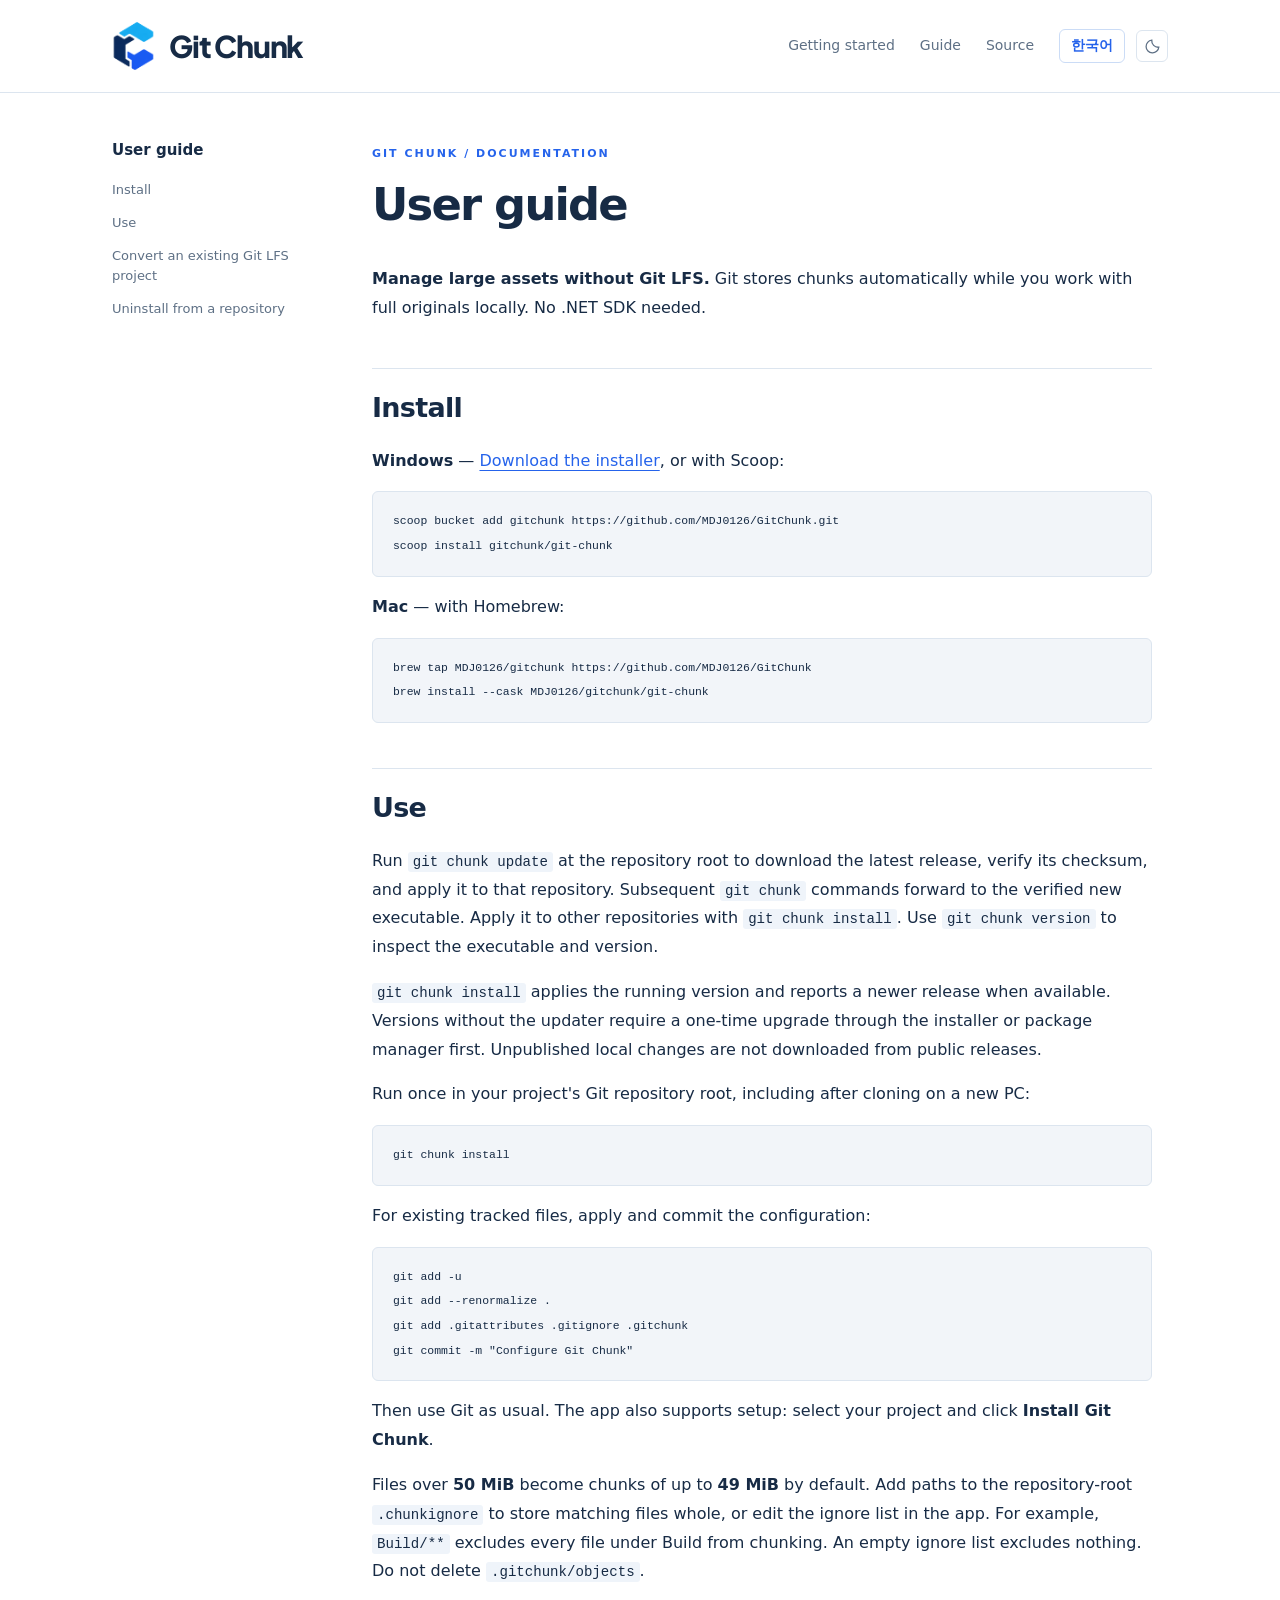
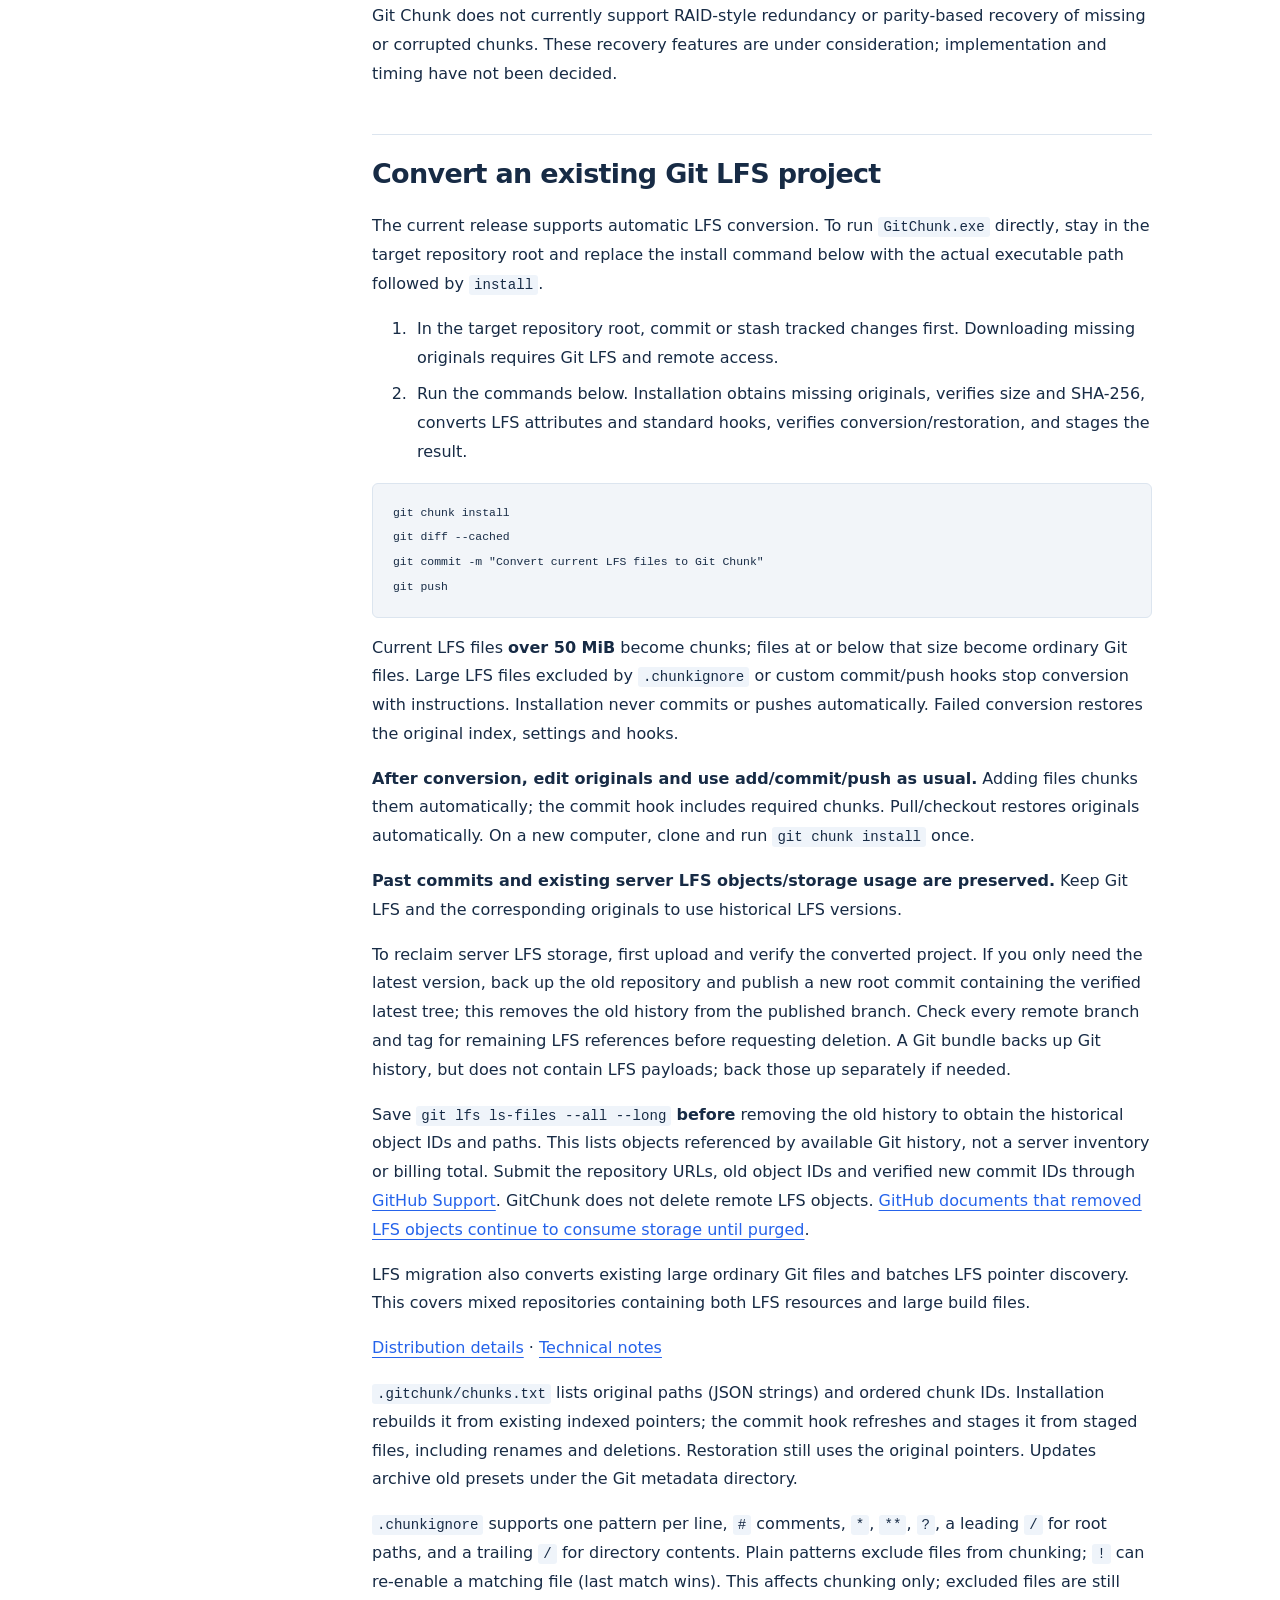
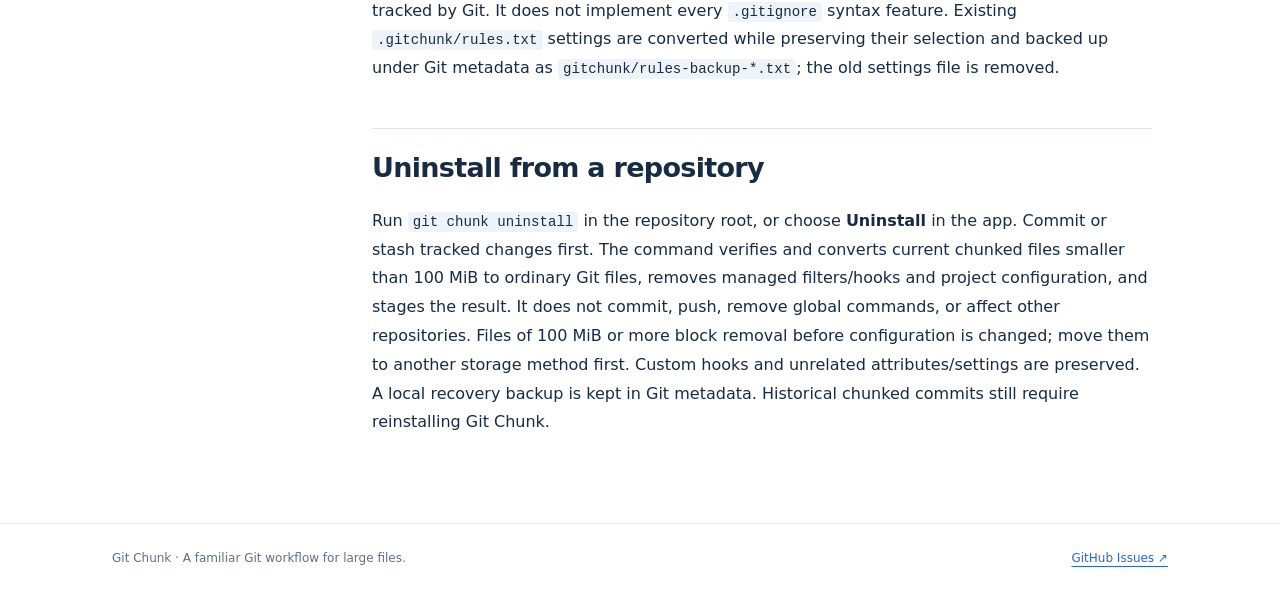
==== commit 6d572d80: "docs: clarify RAID and parity recovery support" ====
--- a/docs/guide.html
+++ b/docs/guide.html
@@ -1,4 +1,4 @@
-<!doctype html><html lang="en"><head><meta charset="utf-8"><meta name="viewport" content="width=device-width,initial-scale=1"><title>Git Chunk — User guide</title><meta name="description" content="Install, use, update, migrate from LFS, and uninstall Git Chunk"><link rel="icon" href="assets/git-chunk-symbol.svg" type="image/svg+xml"><script src="assets/theme.js"></script><link rel="stylesheet" href="assets/site.css"></head><body><header><div class="wrap header"><a class="brand" href="index.html" aria-label="Git Chunk"><img src="assets/git-chunk-symbol.svg" alt=""><span class="brand-name">Git Chunk</span></a><nav aria-label="Main navigation"><a href="index.html#getting-started">Getting started</a><a href="guide.html">Guide</a><a href="https://github.com/MDJ0126/GitChunk">Source</a><a href="guide.ko.html" lang="ko" hreflang="ko" class="language-switch" aria-label="한국어로 보기">한국어</a><button class="theme-toggle" type="button" aria-label="Switch to dark mode" aria-pressed="false"><svg class="moon-icon" width="17" height="17" viewBox="0 0 24 24" fill="none" stroke="currentColor" stroke-width="1.8" aria-hidden="true"><path d="M20.9 13A9 9 0 0 1 11 3.1 9 9 0 1 0 20.9 13Z"/></svg><svg class="sun-icon" width="17" height="17" viewBox="0 0 24 24" fill="none" stroke="currentColor" stroke-width="1.8" aria-hidden="true"><circle cx="12" cy="12" r="4"/><path d="M12 2v2m0 16v2M2 12h2m16 0h2M5 5l1.5 1.5m11 11L19 19M5 19l1.5-1.5m11-11L19 5"/></svg></button></nav></div></header><main class="wrap guide-layout"><aside class="guide-toc" aria-label="Contents"><strong>User guide</strong><a href="#install">Install</a>
+<!doctype html><html lang="en"><head><meta charset="utf-8"><meta name="viewport" content="width=device-width,initial-scale=1"><title>Git Chunk — User guide</title><meta name="description" content="Install, use, update, migrate from LFS, and uninstall Git Chunk"><link rel="icon" href="assets/git-chunk-symbol.svg" type="image/svg+xml"><script src="assets/theme.js"></script><link rel="stylesheet" href="assets/site.css"><link rel="canonical" href="https://mdj0126.github.io/GitChunk/guide.html"><meta property="og:type" content="website"><meta property="og:site_name" content="Git Chunk"><meta property="og:title" content="Git Chunk — User guide"><meta property="og:description" content="Install, use, update, and migrate to Git Chunk."><meta property="og:url" content="https://mdj0126.github.io/GitChunk/guide.html"><meta property="og:locale" content="en_US"><meta property="og:image" content="https://mdj0126.github.io/GitChunk/assets/git-chunk-og.png"><meta property="og:image:type" content="image/png"><meta property="og:image:width" content="1733"><meta property="og:image:height" content="908"><meta property="og:image:alt" content="Git Chunk — Large files. One Git repository. A blue chunk logo and a file split into pieces."><meta name="twitter:card" content="summary_large_image"><meta name="twitter:title" content="Git Chunk — User guide"><meta name="twitter:description" content="Install, use, update, and migrate to Git Chunk."><meta name="twitter:image" content="https://mdj0126.github.io/GitChunk/assets/git-chunk-og.png"><meta name="twitter:image:alt" content="Git Chunk — Large files. One Git repository. A blue chunk logo and a file split into pieces."></head><body><header><div class="wrap header"><a class="brand" href="index.html" aria-label="Git Chunk"><img src="assets/git-chunk-symbol.svg" alt=""><span class="brand-name">Git Chunk</span></a><nav aria-label="Main navigation"><a href="index.html#getting-started">Getting started</a><a href="guide.html">Guide</a><a href="https://github.com/MDJ0126/GitChunk">Source</a><a href="guide.ko.html" lang="ko" hreflang="ko" class="language-switch" aria-label="한국어로 보기">한국어</a><button class="theme-toggle" type="button" aria-label="Switch to dark mode" aria-pressed="false"><svg class="moon-icon" width="17" height="17" viewBox="0 0 24 24" fill="none" stroke="currentColor" stroke-width="1.8" aria-hidden="true"><path d="M20.9 13A9 9 0 0 1 11 3.1 9 9 0 1 0 20.9 13Z"/></svg><svg class="sun-icon" width="17" height="17" viewBox="0 0 24 24" fill="none" stroke="currentColor" stroke-width="1.8" aria-hidden="true"><circle cx="12" cy="12" r="4"/><path d="M12 2v2m0 16v2M2 12h2m16 0h2M5 5l1.5 1.5m11 11L19 19M5 19l1.5-1.5m11-11L19 5"/></svg></button></nav></div></header><main class="wrap guide-layout"><aside class="guide-toc" aria-label="Contents"><strong>User guide</strong><a href="#install">Install</a>
 <a href="#use">Use</a>
 <a href="#convert-an-existing-git-lfs-project">Convert an existing Git LFS project</a>
 <a href="#uninstall-from-a-repository">Uninstall from a repository</a></aside><article class="guide-article"><span class="eyebrow">Git Chunk / Documentation</span><h1>User guide</h1><p><strong>Manage large assets without Git LFS.</strong> Git stores chunks automatically while you work with full originals locally. No .NET SDK needed.</p>
@@ -21,6 +21,7 @@
 git commit -m &quot;Configure Git Chunk&quot;</code></pre>
 <p>Then use Git as usual. The app also supports setup: select your project and click <strong>Install Git Chunk</strong>.</p>
 <p>Files over <strong>50 MiB</strong> become chunks of up to <strong>49 MiB</strong> by default. Add paths to the repository-root <code>.chunkignore</code> to store matching files whole, or edit the ignore list in the app. For example, <code>Build/**</code> excludes every file under Build from chunking. An empty ignore list excludes nothing. Do not delete <code>.gitchunk/objects</code>.</p>
+<p>Git Chunk does not currently support RAID-style redundancy or parity-based recovery of missing or corrupted chunks. These recovery features are under consideration; implementation and timing have not been decided.</p>
 <h2 id="convert-an-existing-git-lfs-project">Convert an existing Git LFS project</h2>
 <p>The current release supports automatic LFS conversion. To run <code>GitChunk.exe</code> directly, stay in the target repository root and replace the install command below with the actual executable path followed by <code>install</code>.</p>
 <ol>
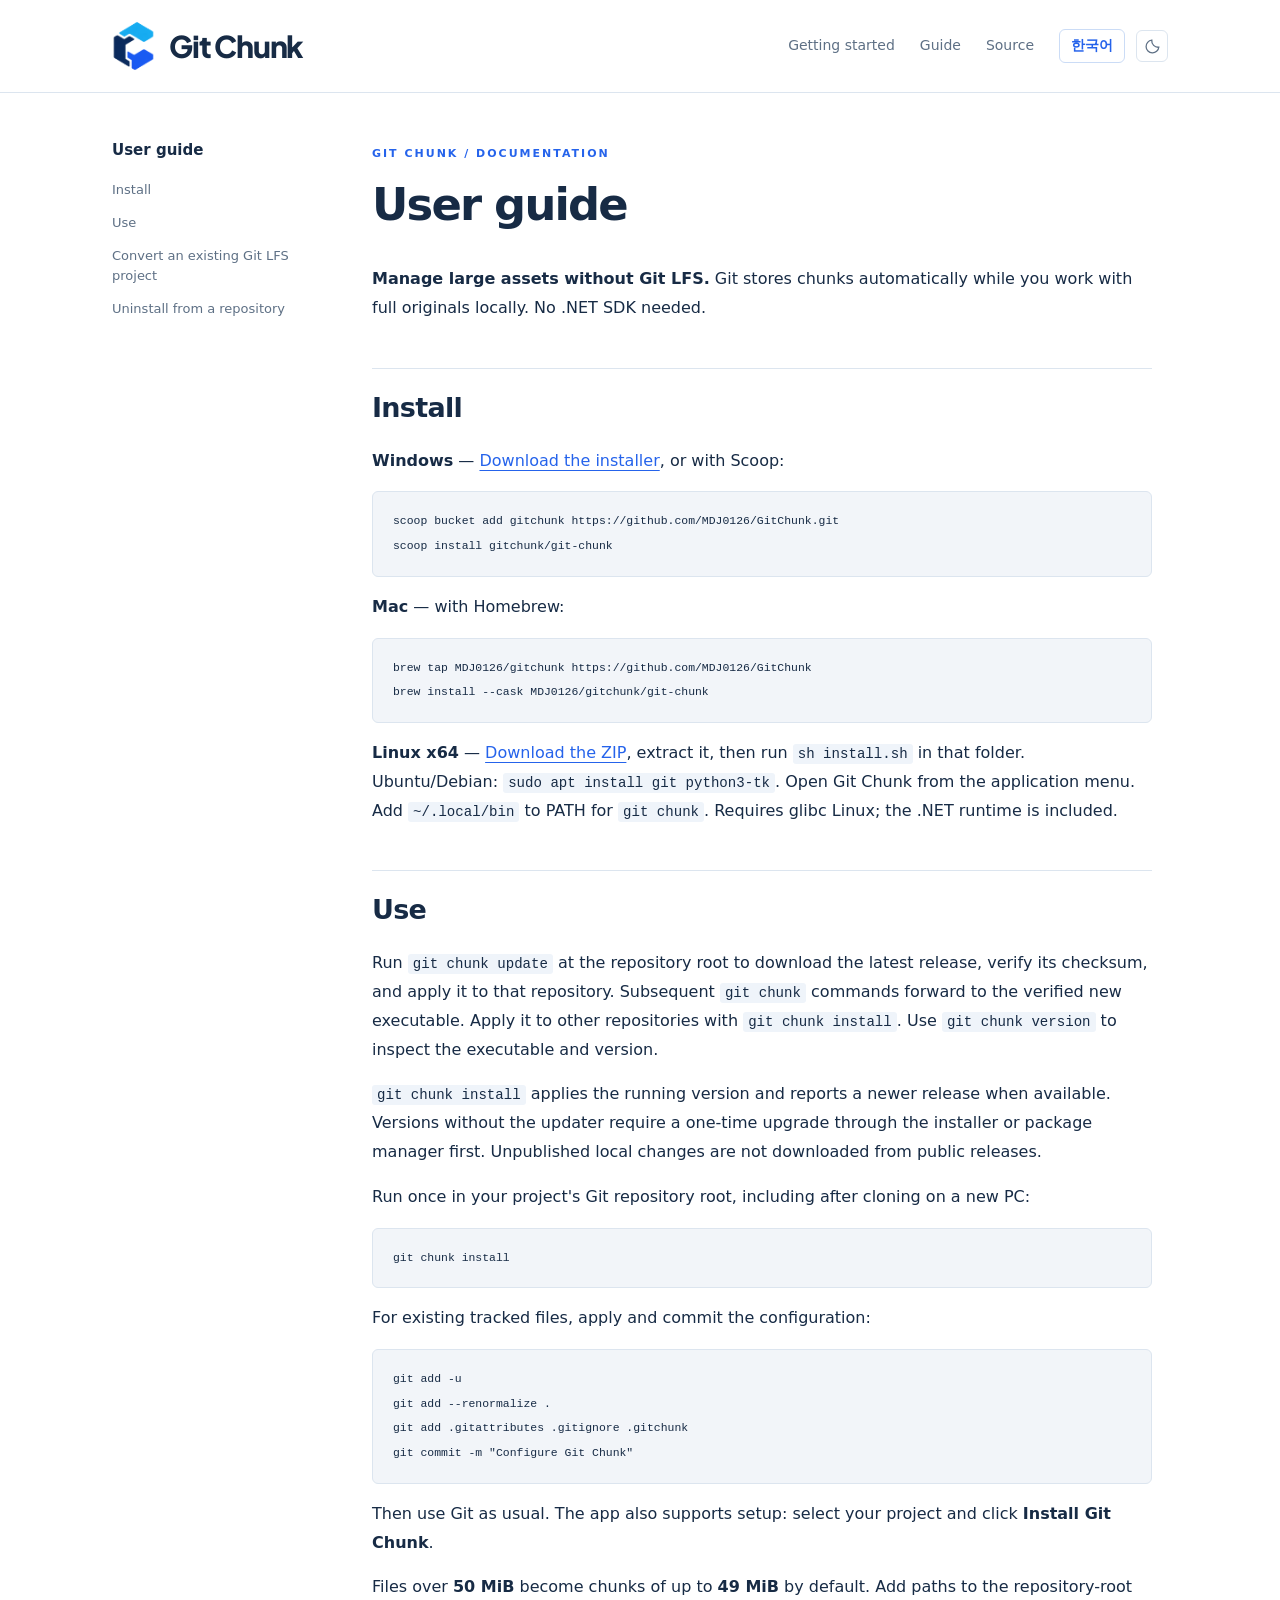
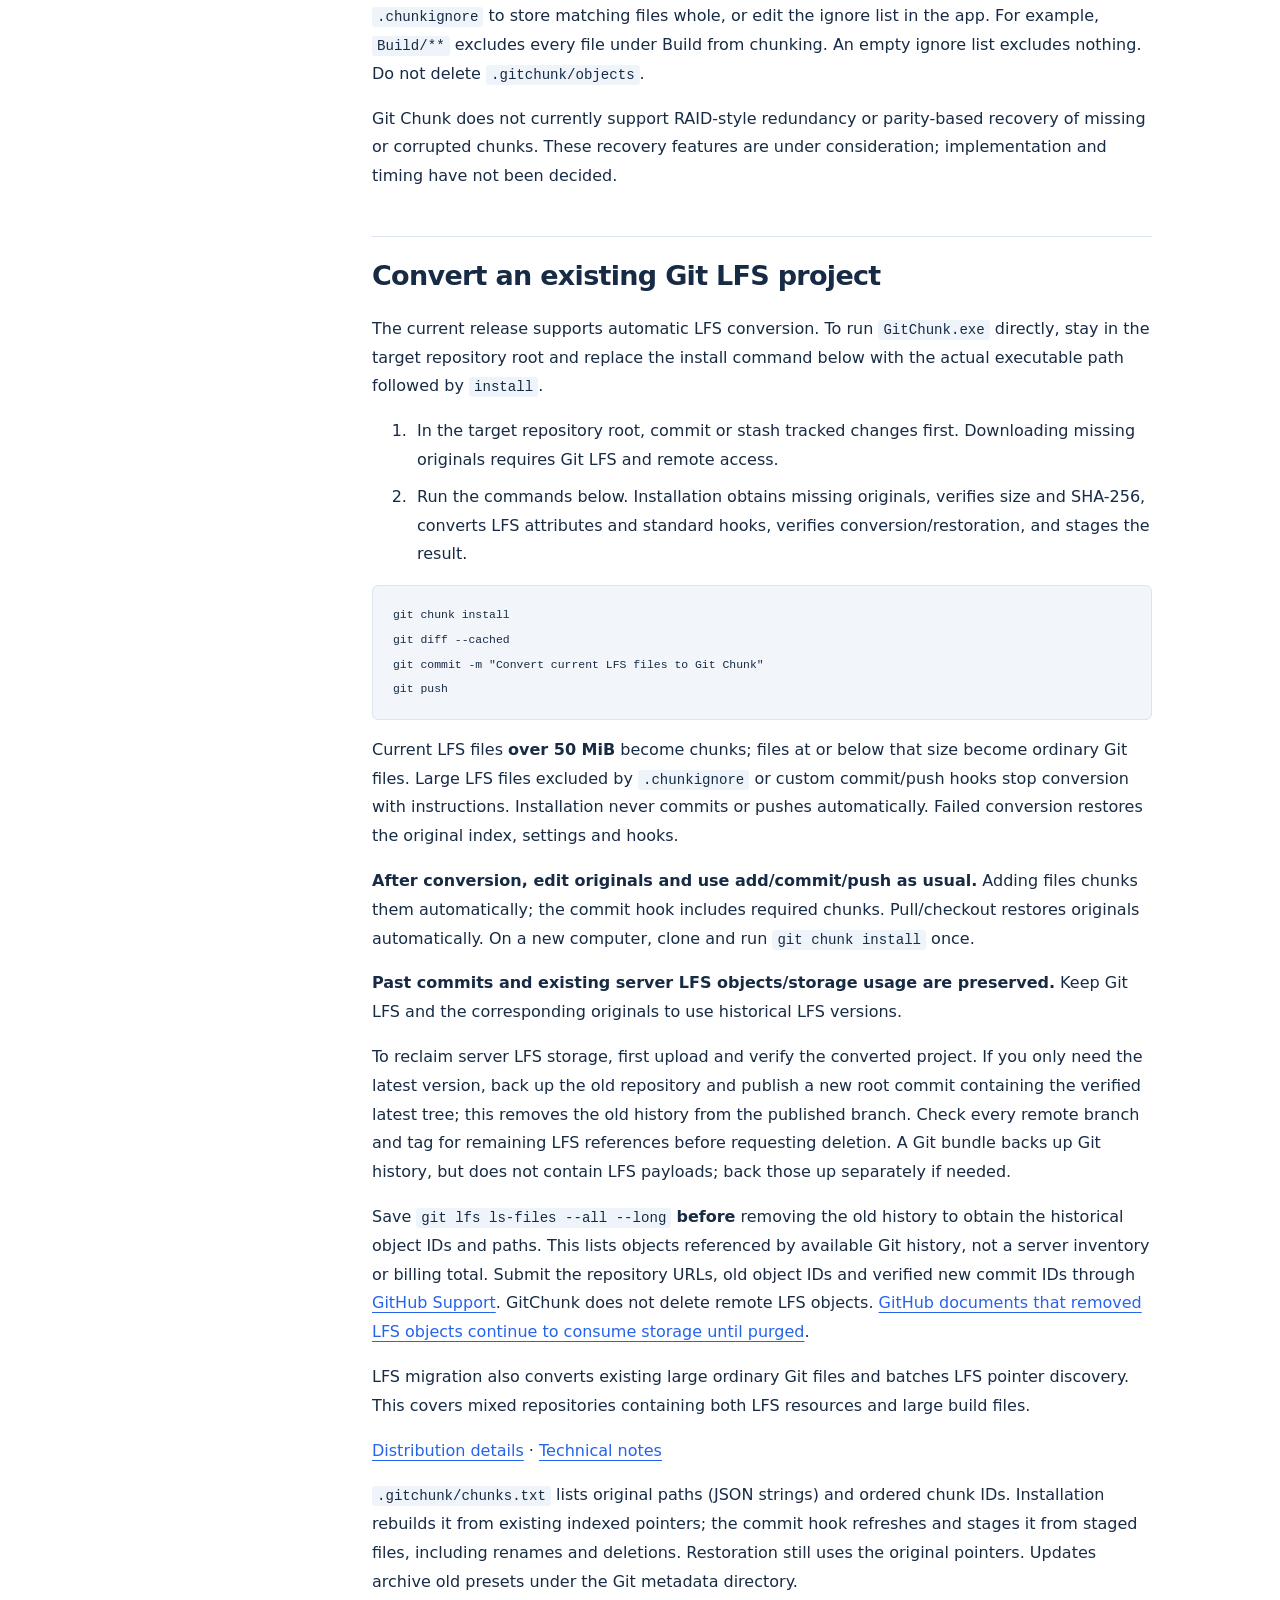
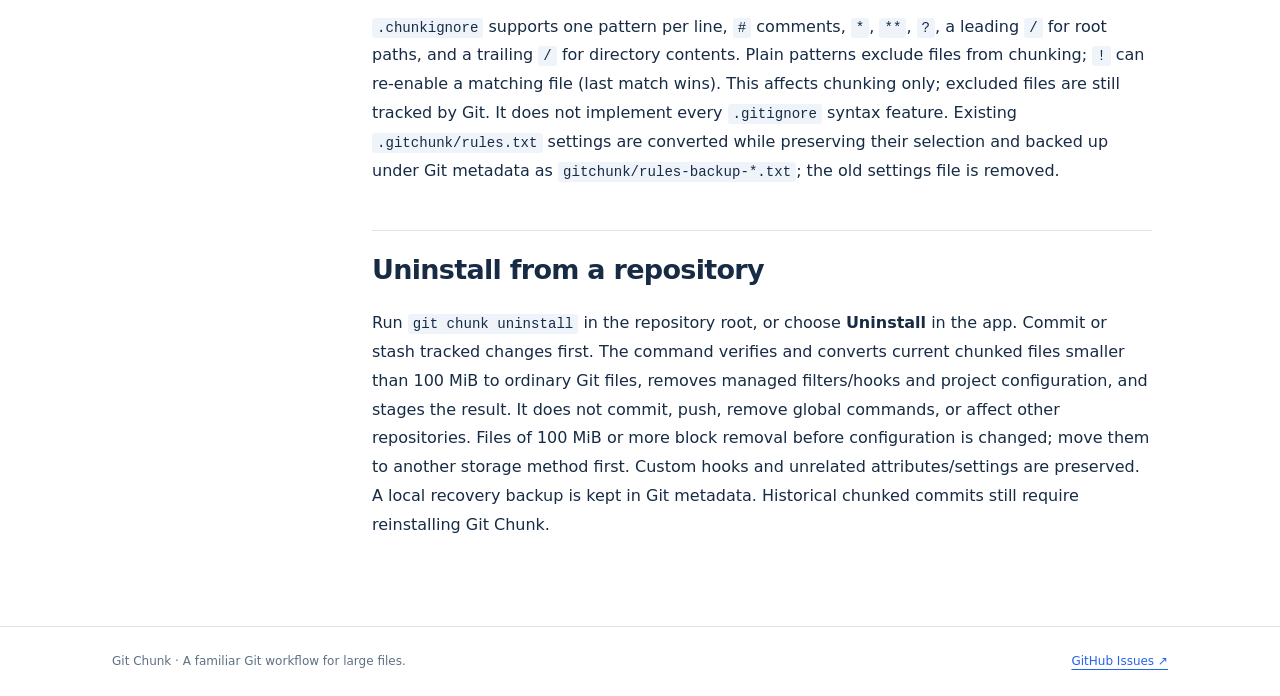
==== commit 4ddd54c2: "feat: add Linux desktop and CLI distribution" ====
--- a/docs/guide.html
+++ b/docs/guide.html
@@ -8,7 +8,7 @@
 scoop install gitchunk/git-chunk</code></pre>
 <p><strong>Mac</strong> — with Homebrew:</p>
 <pre><code class="language-bash">brew tap MDJ0126/gitchunk https://github.com/MDJ0126/GitChunk
-brew install --cask MDJ0126/gitchunk/git-chunk</code></pre>
+brew install --cask MDJ0126/gitchunk/git-chunk</code></pre><p><strong>Linux x64</strong> — <a href="https://github.com/MDJ0126/GitChunk/releases/latest/download/GitChunk-linux-x64.zip">Download the ZIP</a>, extract it, then run <code>sh install.sh</code> in that folder. Ubuntu/Debian: <code>sudo apt install git python3-tk</code>. Open Git Chunk from the application menu. Add <code>~/.local/bin</code> to PATH for <code>git chunk</code>. Requires glibc Linux; the .NET runtime is included.</p>
 <h2 id="use">Use</h2>
 <p>Run <code>git chunk update</code> at the repository root to download the latest release, verify its checksum, and apply it to that repository. Subsequent <code>git chunk</code> commands forward to the verified new executable. Apply it to other repositories with <code>git chunk install</code>. Use <code>git chunk version</code> to inspect the executable and version.</p>
 <p><code>git chunk install</code> applies the running version and reports a newer release when available. Versions without the updater require a one-time upgrade through the installer or package manager first. Unpublished local changes are not downloaded from public releases.</p>
